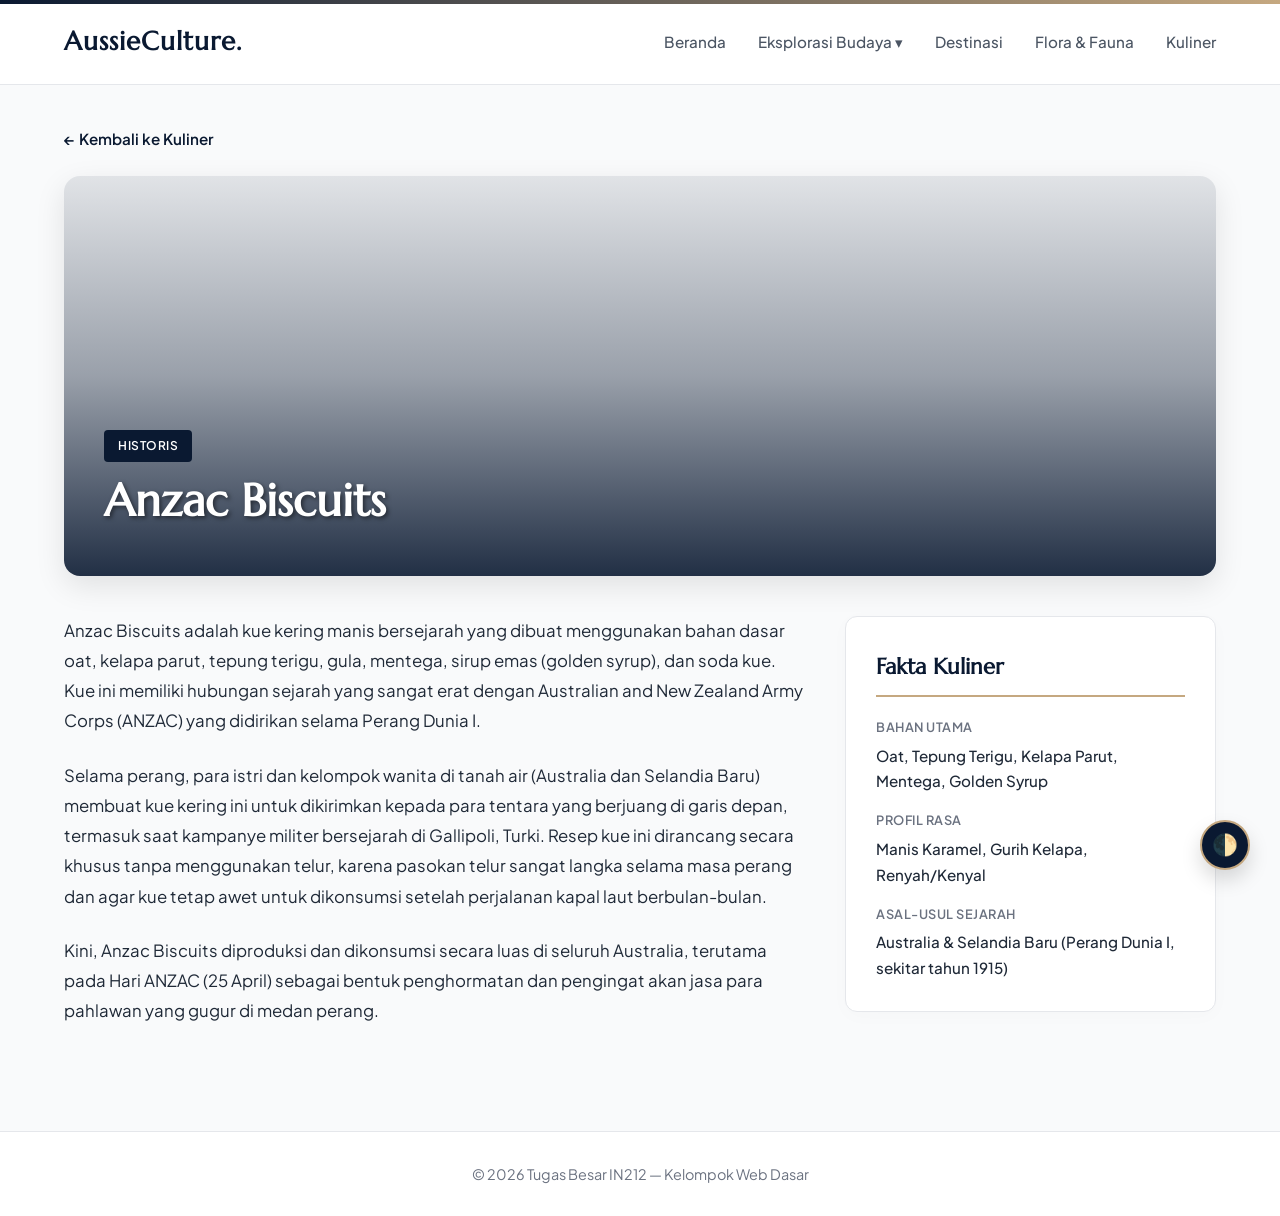
==== anzac.html @ 95af7545 "tinggal isi datanya" ====
<!DOCTYPE html>
<html lang="id">
<head>
    <meta charset="UTF-8">
    <meta name="viewport" content="width=device-width, initial-scale=1.0">
    <title>Anzac Biscuits — AussieCulture</title>
    <link href="https://fonts.googleapis.com/css2?family=Marcellus&family=Plus+Jakarta+Sans:wght@300;400;500;600&display=swap" rel="stylesheet">
    <link rel="stylesheet" href="style.css">
</head>
<body>
    <script>
        if (localStorage.getItem("theme") === "dark") {
            document.body.classList.add("dark-theme");
        }
    </script>
    <nav class="navbar">
        <div class="nav-container">
            <a href="index.html" class="logo" style="text-decoration: none;">AussieCulture.</a>
            
            <div class="burger-menu" id="burger-btn">
                <div class="line1"></div>
                <div class="line2"></div>
                <div class="line3"></div>
            </div>

            <ul class="nav-links" id="nav-menu">
                <li><a href="index.html" id="nav-home">Beranda</a></li>
                <li class="dropdown">
                    <a href="#" class="dropbtn" id="dropdown-btn">Eksplorasi Budaya ▾</a>
                    <div class="dropdown-content">
                        <a href="index.html#semua" onclick="filterBudaya('semua')">Semua Arkeotipe</a>
                        <a href="index.html#aborigin" onclick="filterBudaya('aborigin')">Suku Aborigin</a>
                        <a href="index.html#kolonial" onclick="filterBudaya('kolonial')">Seni & Kolonial</a>
                    </div>
                </li>
                <li><a href="destinasi.html" id="nav-destinasi">Destinasi</a></li>
                <li><a href="flora-fauna.html" id="nav-flora">Flora & Fauna</a></li>
                <li><a href="kuliner.html" id="nav-kuliner">Kuliner</a></li>
            </ul>
        </div>
    </nav>

    <main class="container" style="padding-top: 40px;">
        <button id="dark-mode-toggle" class="floating-btn" title="Ubah Tema">🌓</button>
        <div class="scroll-line"></div>

        <div class="back-btn-container">
            <a href="kuliner.html" class="btn-back">← Kembali ke Kuliner</a>
        </div>

        <header class="detail-hero" style="background-image: url('https://images.unsplash.com/photo-1558961309-dbdf71799f5a?auto=format&fit=crop&w=1200&q=80');">
            <div class="detail-hero-content">
                <span class="card-tag">HISTORIS</span>
                <h1 class="detail-title">Anzac Biscuits</h1>
            </div>
        </header>

        <div class="detail-grid">
            <article class="detail-main">
                <p>Anzac Biscuits adalah kue kering manis bersejarah yang dibuat menggunakan bahan dasar oat, kelapa parut, tepung terigu, gula, mentega, sirup emas (golden syrup), dan soda kue. Kue ini memiliki hubungan sejarah yang sangat erat dengan Australian and New Zealand Army Corps (ANZAC) yang didirikan selama Perang Dunia I.</p>
                <p>Selama perang, para istri dan kelompok wanita di tanah air (Australia dan Selandia Baru) membuat kue kering ini untuk dikirimkan kepada para tentara yang berjuang di garis depan, termasuk saat kampanye militer bersejarah di Gallipoli, Turki. Resep kue ini dirancang secara khusus tanpa menggunakan telur, karena pasokan telur sangat langka selama masa perang dan agar kue tetap awet untuk dikonsumsi setelah perjalanan kapal laut berbulan-bulan.</p>
                <p>Kini, Anzac Biscuits diproduksi dan dikonsumsi secara luas di seluruh Australia, terutama pada Hari ANZAC (25 April) sebagai bentuk penghormatan dan pengingat akan jasa para pahlawan yang gugur di medan perang.</p>
            </article>

            <aside class="detail-sidebar">
                <h3 class="sidebar-title">Fakta Kuliner</h3>
                
                <div class="fact-item">
                    <div class="fact-label">Bahan Utama</div>
                    <div class="fact-value">Oat, Tepung Terigu, Kelapa Parut, Mentega, Golden Syrup</div>
                </div>

                <div class="fact-item">
                    <div class="fact-label">Profil Rasa</div>
                    <div class="fact-value">Manis Karamel, Gurih Kelapa, Renyah/Kenyal</div>
                </div>

                <div class="fact-item">
                    <div class="fact-label">Asal-Usul Sejarah</div>
                    <div class="fact-value">Australia & Selandia Baru (Perang Dunia I, sekitar tahun 1915)</div>
                </div>
            </aside>
        </div>
    </main>

    <footer class="footer">
        <div class="footer-container container">
            <p>© 2026 Tugas Besar IN212 — Kelompok Web Dasar</p>
        </div>
    </footer>

    <script src="index.js"></script>
</body>
</html>
---- style.css ----
/* --- RESET & DESIGN SYSTEM --- */
* {
    margin: 0;
    padding: 0;
    box-sizing: border-box;
}

:root {
    --primary-blue: #0A1931;   /* Biru Navy Premium */
    --accent-gold: #C5A880;    /* Emas Muted Elegan */
    --text-dark: #1F2937;      /* Abu-abu pekat untuk teks bacaan */
    --bg-light: #F9FAFB;       /* Putih Bersih Off-white */
    --font-heading: 'Marcellus', serif;
    --font-body: 'Plus Jakarta Sans', sans-serif;
}

body {
    background-color: var(--bg-light);
    color: var(--text-dark);
    font-family: var(--font-body);
    line-height: 1.7;
    -webkit-font-smoothing: antialiased;
}

.container {
    max-width: 1200px;
    margin: 0 auto;
    padding: 0 24px;
}

/* --- FITUR: Flexbox Navigation --- */
.navbar {
    background-color: #ffffff;
    border-bottom: 1px solid #E5E7EB;
    position: sticky;
    top: 0;
    z-index: 100;
}

.nav-container {
    display: flex;
    justify-content: space-between;
    align-items: center;
    max-width: 1200px;
    margin: 0 auto;
    padding: 20px 24px;
    position: relative;
}

.logo {
    font-family: var(--font-heading);
    font-size: 1.6rem;
    font-weight: bold;
    color: var(--primary-blue);
    letter-spacing: 1px;
}

/* Tombol Burger Menu (Sembunyi secara default di PC) */
.burger-menu {
    display: flex;
    flex-direction: column;
    gap: 5px;
    cursor: pointer;
    padding: 5px;
    z-index: 110;
}

.burger-menu div {
    width: 24px;
    height: 2px;
    background-color: var(--primary-blue);
    transition: all 0.3s ease;
}

/* Struktur Nav-Links Mengutamakan Tampilan HP (Mobile First) */
.nav-links {
    display: none; 
    flex-direction: column;
    position: absolute;
    top: 100%;
    left: 0;
    width: 100%;
    background-color: #ffffff;
    padding: 24px;
    border-bottom: 1px solid #E5E7EB;
    gap: 20px;
    box-shadow: 0 15px 25px rgba(0, 0, 0, 0.05);
    list-style: none;
}

/* Class bantuan pemicu aktifnya menu di HP via JS */
.nav-links.mobile-active {
    display: flex;
}

.nav-links a {
    text-decoration: none;
    color: #4B5563;
    font-weight: 500;
    font-size: 0.95rem;
    transition: color 0.3s ease;
    display: block;
}

.nav-links a:hover, .nav-links a.active {
    color: var(--primary-blue);
}

/* Animasi perubahan bentuk burger menjadi tanda silang (X) */
.burger-menu.active-burger .line1 {
    transform: rotate(-45deg) translate(-5px, 5px);
}
.burger-menu.active-burger .line2 {
    opacity: 0;
}
.burger-menu.active-burger .line3 {
    transform: rotate(45deg) translate(-5px, -5px);
}

/* --- FITUR: Dropdown Styling --- */
.dropdown {
    position: relative;
}

.dropdown-content {
    display: none;
    background-color: #F9FAFB;
    min-width: 200px;
    border-radius: 8px;
    overflow: hidden;
    margin-top: 8px;
    padding-left: 12px;
}

.dropdown-content a {
    color: var(--text-dark);
    padding: 12px 16px;
    display: block;
    font-size: 0.9rem;
}

.dropdown-content a:hover {
    background-color: #F3F4F6;
    color: var(--primary-blue);
}

/* Class pembantu untuk toggle dropdown via click di HP */
.show-dropdown {
    display: block !important;
}

/* --- HERO & FITUR: Text Effect --- */
.hero {
    padding: 80px 0 60px 0;
}

.text-effect {
    font-family: var(--font-heading);
    font-size: 3.5rem;
    color: var(--primary-blue);
    line-height: 1.15;
    margin-bottom: 24px;
    text-shadow: 1px 1px 2px rgba(10, 25, 49, 0.05);
}

.text-effect .highlight {
    color: var(--accent-gold);
}

.hero-lead {
    font-size: 1.2rem;
    color: #4B5563;
    max-width: 650px;
    font-weight: 300;
}

/* --- FITUR: Grid Layout & Cards --- */
.sejarah-grid, .kuliner-grid {
    display: grid;
    grid-template-columns: 1fr; /* Konsep Mobile First */
    gap: 40px;
    margin-bottom: 80px;
}

.card-link {
    text-decoration: none;
    color: inherit;
    display: block;
    height: 100%;
}

.sejarah-card {
    background: #ffffff;
    border-radius: 12px;
    overflow: hidden;
    box-shadow: 0 4px 20px rgba(0, 0, 0, 0.02);
    border: 1px solid #E5E7EB;
    height: 100%;
    display: flex;
    flex-direction: column;
    transition: transform 0.4s cubic-bezier(0.16, 1, 0.3, 1), box-shadow 0.4s ease, border-color 0.4s ease;
}

.sejarah-card:hover {
    transform: translateY(-8px);
    box-shadow: 0 20px 35px rgba(0, 0, 0, 0.07);
    border-color: var(--accent-gold);
}

.card-img-wrapper {
    position: relative;
    overflow: hidden;
}

.card-img {
    width: 100%;
    height: 280px;
    object-fit: cover;
    transition: transform 0.5s ease;
}

.card-link:hover .card-img, .sejarah-card:hover .card-img {
    transform: scale(1.04);
}

.card-tag {
    position: absolute;
    top: 20px;
    left: 20px;
    background-color: var(--primary-blue);
    color: #ffffff;
    padding: 6px 14px;
    font-size: 0.75rem;
    font-weight: 600;
    border-radius: 4px;
    letter-spacing: 0.5px;
    z-index: 2;
}

.card-body {
    padding: 32px;
    display: flex;
    flex-direction: column;
    flex-grow: 1;
}

.card-body h2 {
    font-family: var(--font-heading);
    font-size: 1.5rem;
    color: var(--primary-blue);
    margin-bottom: 16px;
}

.card-body p {
    color: #4B5563;
    font-size: 0.95rem;
    margin-bottom: 24px;
    flex-grow: 1;
}

.kuliner-more {
    font-size: 0.9rem;
    font-weight: 600;
    color: var(--primary-blue);
    transition: color 0.3s ease;
    margin-top: auto;
    display: inline-block;
}

.card-link:hover .kuliner-more {
    color: var(--accent-gold);
}

/* --- FITUR: Buttons --- */
.btn-primary {
    background: transparent;
    border: 1px solid var(--primary-blue);
    color: var(--primary-blue);
    padding: 12px 24px;
    font-size: 0.9rem;
    font-weight: 600;
    border-radius: 6px;
    cursor: pointer;
    transition: all 0.3s ease;
    align-self: flex-start;
}

.btn-primary:hover {
    background-color: var(--primary-blue);
    color: #ffffff;
}

/* --- DYNAMIC ARTEFAK SECTION (FITUR: List) --- */
.artefak-section {
    margin-bottom: 80px;
}

.section-header {
    margin-bottom: 32px;
}

.section-header h2 {
    font-family: var(--font-heading);
    font-size: 2rem;
    color: var(--primary-blue);
    margin-bottom: 8px;
}

.artefak-list {
    list-style: none;
    display: flex;
    flex-direction: column;
    gap: 16px;
}

.artefak-item {
    background: #ffffff;
    padding: 20px 24px;
    border-radius: 8px;
    border: 1px solid #E5E7EB;
    display: flex;
    justify-content: space-between;
    align-items: center;
}

.artefak-title {
    font-weight: 600;
    color: var(--primary-blue);
}

.artefak-desc {
    font-size: 0.85rem;
    color: #6B7280;
}

/* --- FITUR: Form Styling --- */
.form-section {
    background-color: var(--primary-blue);
    color: #ffffff;
    border-radius: 16px;
    padding: 40px 24px;
    margin-bottom: 80px;
}

/* --- FITUR: Dropdown Styling --- */
.dropdown {
    position: relative;
    padding-bottom: 15px; /* Trik: Memberi area hover bayangan ke bawah agar tidak putus */
    margin-bottom: -15px; /* Mengimbangi padding agar posisi nav-links tetap sejajar */
}

.dropdown-content {
    display: none;
    position: absolute;   /* Memastikan posisi melayang di desktop */
    background-color: #ffffff;
    min-width: 200px;
    border-radius: 8px;
    overflow: hidden;
    top: 100%;            /* Memaksa menu muncul tepat di bawah pembungkus .dropdown */
    right: 0;             /* Membuat dropdown rata kanan agar rapi */
    box-shadow: 0 10px 25px rgba(0,0,0,0.08);
    border: 1px solid #E5E7EB;
    z-index: 200;
}

/* --- FITUR: Dropdown Styling (Solusi Absolut Fix Hover) --- */
.dropdown {
    position: relative;
    display: inline-block;
}

/* Jembatan Transparan Tak Kasat Mata */
.dropdown::after {
    content: "";
    position: absolute;
    left: 0;
    right: 0;
    top: 100%;
    height: 30px; /* <--- Ini jembatan setinggi 30px untuk menambal celah kosong secara total */
    background: transparent; /* Tidak terlihat oleh user tapi dibaca oleh kursor */
    z-index: 150;
}

.dropdown-content {
    display: none;
    position: absolute;
    background-color: #ffffff;
    min-width: 200px;
    border-radius: 8px;
    overflow: hidden;
    
    /* Kita geser sedikit ke bawah agar estetik tidak menempel pas di teks nav, 
       tapi tenang, tidak akan hilang karena sudah dijaga oleh jembatan ::after di atas */
    top: calc(100% + 10px); 
    right: 0;
    box-shadow: 0 10px 25px rgba(0, 0, 0, 0.1);
    border: 1px solid #E5E7EB;
    z-index: 200;
}

.sejarah-grid {
    grid-template-columns: repeat(2, 1fr); 
    display: flex; /* <--- ATAU baris display ini merusak struktur grid mobile-first kita */
}

/* --- FIX PROPORSI CARD --- */
.sejarah-card {
    background: #ffffff;
    border-radius: 12px;
    overflow: hidden;
    box-shadow: 0 4px 20px rgba(0, 0, 0, 0.02);
    border: 1px solid #E5E7EB;
    
    /* Menggunakan flexbox vertikal agar bodi di dalamnya tahu batasan tinggi maksimal grid */
    display: flex;
    flex-direction: column;
    height: 100%; 
    
    transition: transform 0.4s cubic-bezier(0.16, 1, 0.3, 1), box-shadow 0.4s ease, border-color 0.4s ease;
}

.card-body {
    padding: 32px;
    
    /* Trik Utama: Memaksa bodi kartu mengambil sisa ruang kosong secara adil */
    display: flex;
    flex-direction: column;
    flex-grow: 1; 
}

/* Menyeimbangkan ukuran judul agar serasi saat berdampingan */
.card-body h2 {
    font-family: var(--font-heading);
    font-size: 1.35rem; /* <--- Ukuran diturunkan sedikit dari 1.5rem agar pas satu/dua baris seimbang */
    color: var(--primary-blue);
    margin-bottom: 16px;
    line-height: 1.4;
    min-height: 64px; /* <--- Mengunci tinggi judul agar space-nya sama rata di kedua kartu */
}

.card-body p {
    color: #4B5563;
    font-size: 0.95rem;
    margin-bottom: 24px;
    
    /* Trik Kedua: Dorong konten paragraf untuk mengisi space kosong secara fleksibel */
    flex-grow: 1; 
}

/* Mengunci posisi tombol agar selalu presisi menempel di dasar bawah bodi kartu */
.btn-primary {
    background: transparent;
    border: 1px solid var(--primary-blue);
    color: var(--primary-blue);
    padding: 12px 24px;
    font-size: 0.9rem;
    font-weight: 600;
    border-radius: 6px;
    cursor: pointer;
    transition: all 0.3s ease;
    
    margin-top: auto;
    align-self: flex-start;
}

.card-img {
    width: 100%;
    height: 240px; 
    transition: transform 0.5s ease;
}

/* Pemicu Hover: Jika area .dropdown ATAU jembatan ::after terkena kursor, menu WAJIB tampil */
.dropdown:hover .dropdown-content {
    display: block;
}

.dropdown-content a {
    color: var(--text-dark);
    padding: 12px 16px;
    display: block;
    font-size: 0.9rem;
    text-decoration: none;
    text-align: left;
}

.dropdown-content a:hover {
    background-color: #F3F4F6;
    color: var(--primary-blue);
}

/* Pastikan saat di-hover, dropdown tetap tampil stabil */
.dropdown:hover .dropdown-content {
    display: block;
}

.dropdown-content a {
    color: var(--text-dark);
    padding: 12px 16px;
    display: block;
    font-size: 0.9rem;
    text-decoration: none;
    text-align: left;
}

.dropdown-content a:hover {
    background-color: #F3F4F6;
    color: var(--primary-blue);
}

.form-info h2 {
    font-family: var(--font-heading);
    font-size: 2rem;
    margin-bottom: 12px;
    color: var(--accent-gold);
}

.form-info p {
    color: #9CA3AF;
    margin-bottom: 32px;
}

#guestbook-form {
    display: flex;
    flex-direction: column;
    gap: 20px;
}

.form-group {
    display: flex;
    flex-direction: column;
    gap: 8px;
}

.form-group label {
    font-size: 0.9rem;
    font-weight: 500;
    color: #E5E7EB;
}

.form-group input, .form-group select, .form-group textarea {
    background-color: rgba(255, 255, 255, 0.05);
    border: 1px solid rgba(255, 255, 255, 0.15);
    padding: 14px;
    border-radius: 6px;
    color: #ffffff;
    font-size: 0.95rem;
    outline: none;
    transition: border-color 0.3s;
}

.form-group input:focus, .form-group select:focus, .form-group textarea:focus {
    border-color: var(--accent-gold);
}

.form-group select option {
    background-color: var(--primary-blue);
    color: #ffffff;
}

.btn-submit {
    background-color: var(--accent-gold);
    color: var(--primary-blue);
    border: none;
    padding: 16px;
    border-radius: 6px;
    font-size: 1rem;
    font-weight: 600;
    cursor: pointer;
    transition: opacity 0.3s;
    margin-top: 10px;
}

.btn-submit:hover {
    opacity: 0.9;
}

/* --- FITUR: Animations (@keyframes) --- */
@keyframes fadeInUp {
    from {
        opacity: 0;
        transform: translateY(24px);
    }
    to {
        opacity: 1;
        transform: translateY(0);
    }
}

.animate-fade {
    animation: fadeInUp 0.8s cubic-bezier(0.16, 1, 0.3, 1) forwards;
}

/* --- STYLING FOOTER --- */
.footer {
    background-color: #ffffff;
    border-top: 1px solid #E5E7EB;
    padding: 30px 0;
    font-size: 0.9rem;
    color: #6B7280;
}

.footer-container {
    display: flex;
    flex-direction: column;
    gap: 16px;
    align-items: center;
}

.footer-links {
    display: flex;
    gap: 24px;
}

.footer-links a {
    color: #6B7280;
    text-decoration: none;
    transition: color 0.3s;
}

.footer-links a:hover {
    color: var(--primary-blue);
}

/* --- ORNAMEN TAMBAHAN: FLOATING THEME TOGGLE & PROGRESS LINE --- */
.floating-btn {
    position: fixed;
    bottom: 30px;
    right: 30px;
    background: var(--primary-blue);
    border: 2px solid var(--accent-gold);
    color: white;
    width: 50px;
    height: 50px;
    border-radius: 50%;
    font-size: 1.3rem;
    cursor: pointer;
    box-shadow: 0 10px 20px rgba(0,0,0,0.15);
    z-index: 999;
    transition: transform 0.3s ease;
}
.floating-btn:hover {
    transform: scale(1.1) rotate(15deg);
}

.scroll-line {
    height: 4px;
    width: 100%;
    background: linear-gradient(to right, var(--primary-blue), var(--accent-gold));
    position: fixed;
    top: 0;
    left: 0;
    z-index: 1000;
}

/* --- TEXT GRADIENT & DECORATION --- */
.text-gradient {
    background: linear-gradient(45deg, #A88958, #DCC096);
    -webkit-background-clip: text;
    background-clip: text;
    -webkit-text-fill-color: transparent;
}

/* --- HIASAN 1: MULTI-SPEED RUNNING MARQUEE --- */
.marquee-container {
    width: 100%;
    background-color: var(--primary-blue);
    color: var(--accent-gold);
    padding: 14px 0;
    overflow: hidden;
    white-space: nowrap;
    font-size: 0.85rem;
    font-weight: 600;
    letter-spacing: 2px;
    border-top: 1px solid rgba(197, 168, 128, 0.3);
    border-bottom: 1px solid rgba(197, 168, 128, 0.3);
    margin-bottom: 50px;
}
.marquee-content {
    display: inline-block;
    animation: marqueeAnimation 25s linear infinite;
}
.marquee-content span {
    padding-right: 40px;
}
@keyframes marqueeAnimation {
    0% { transform: translateX(0%); }
    100% { transform: translateX(-50%); }
}

/* --- HIASAN 2: GRID STATISTIK INTERAKTIF --- */
.stats-section {
    display: grid;
    grid-template-columns: repeat(auto-fit, minmax(250px, 1fr));
    gap: 24px;
    margin-bottom: 60px;
}
.stat-box {
    background: #ffffff;
    border: 1px solid #E5E7EB;
    border-radius: 12px;
    padding: 30px;
    text-align: center;
    box-shadow: 0 4px 15px rgba(0,0,0,0.01);
}
.stat-number {
    font-family: var(--font-heading);
    font-size: 2.5rem;
    color: var(--primary-blue);
    margin-bottom: 5px;
}
.stat-box p {
    font-size: 0.9rem;
    color: #6B7280;
    font-weight: 500;
}

/* --- HIASAN 3: BANNER QUOTE SEJARAH LIVE --- */
.quote-banner {
    background: #ffffff;
    border-left: 5px solid var(--accent-gold);
    padding: 24px 32px;
    border-radius: 0 12px 12px 0;
    margin-bottom: 60px;
    box-shadow: 0 5px 15px rgba(0,0,0,0.02);
}
.quote-tag {
    font-size: 0.7rem;
    background: #FEF3C7;
    color: #92400E;
    padding: 4px 8px;
    border-radius: 4px;
    font-weight: 700;
    display: inline-block;
    margin-bottom: 10px;
}
#live-quote {
    font-style: italic;
    font-family: var(--font-heading);
    color: var(--text-dark);
    font-size: 1.1rem;
}

/* --- ARTEFAK HOVER BOUNCE EFFECT --- */
.artefak-item {
    transition: all 0.3s cubic-bezier(0.175, 0.885, 0.32, 1.275);
}
.artefak-item:hover {
    transform: scale(1.02) translateX(10px);
    border-color: var(--accent-gold);
    box-shadow: 0 8px 20px rgba(0,0,0,0.05);
}

/* ==========================================================================
    SISTEM INTEGRASI ENGINE DARK MODE (Variabel Pewarnaan Balik)
   ========================================================================== */
body.dark-theme {
    --bg-light: #070F1E;
    --text-dark: #E5E7EB;
    background-color: var(--bg-light);
}
body.dark-theme .navbar, 
body.dark-theme .sejarah-card, 
body.dark-theme .stat-box, 
body.dark-theme .quote-banner, 
body.dark-theme .artefak-item,
body.dark-theme .nav-links {
    background-color: #0D1B2A;
    border-color: #1E293B;
    color: #F3F4F6;
}
body.dark-theme .nav-links a { color: #9CA3AF; }
body.dark-theme .nav-links a:hover, body.dark-theme .nav-links a.active { color: #ffffff; }
body.dark-theme .logo, body.dark-theme .stat-number, body.dark-theme .card-body h2, body.dark-theme .section-header h2, body.dark-theme .artefak-title {
    color: #ffffff;
}
body.dark-theme .btn-primary {
    border-color: var(--accent-gold);
    color: var(--accent-gold);
}
body.dark-theme .btn-primary:hover {
    background: var(--accent-gold);
    color: #070F1E;
}
body.dark-theme #live-quote { color: #D1D5DB; }

/* ==========================================================================
    MEDIA QUERIES (Aturan Ekspansi khusus Desktop / Layar Lebar >= 768px)
   ========================================================================== */
@media (min-width: 768px) {
    .burger-menu {
        display: none !important;
    }

    .sejarah-grid {
        display: grid !important;                  /* Memaksa browser mengaktifkan mode Grid */
        grid-template-columns: repeat(2, 1fr) !important; /* Membagi halaman menjadi 2 kolom sama rata */
        gap: 40px;                                 /* Memberi jarak yang pas antar kartu */
    }

    .kuliner-grid {
        display: grid !important;
        grid-template-columns: repeat(3, 1fr) !important; /* Khusus kuliner langsung jadi 3 kolom */
        gap: 30px;
    }

    .dropdown-content {
        position: absolute;
        background-color: #ffffff;
        box-shadow: 0 10px 25px rgba(0,0,0,0.08);
        border: 1px solid #E5E7EB;
        top: 100%;
        right: 0;
        padding-left: 0;
    }

    .dropdown-content {
        position: absolute;
        background-color: #ffffff;
        top: calc(100% + 10px);
        right: 0;
        padding-left: 0;
    }

    .nav-links {
        display: flex; 
        flex-direction: row;
        position: static;
        width: auto;
        padding: 0;
        background-color: transparent;
        box-shadow: none;
        gap: 32px;
        border: none;
    }

    .dropdown-content {
        position: absolute;
        background-color: #ffffff;
        box-shadow: 0 10px 25px rgba(0,0,0,0.08);
        border: 1px solid #E5E7EB;
        margin-top: 12px;
        padding-left: 0;
    }

    .dropdown:hover .dropdown-content {
        display: block;
    }

    .hero {
        padding: 120px 0 80px 0;
    }

    .text-effect {
        font-size: 4.5rem;
    }

    .sejarah-grid {
        grid-template-columns: repeat(2, 1fr); 
    }

    .kuliner-grid {
        grid-template-columns: repeat(3, 1fr);
    }

    .form-section {
        padding: 60px;
    }

    #guestbook-form {
        max-width: 600px;
    }

    .footer-container {
        flex-direction: row;
        justify-content: center;
    }
}

/* ==========================================================================
    TAMBAHAN STYLING DETAIL PAGE (DESTINASI & FLORA FAUNA)
   ========================================================================== */
.detail-hero {
    position: relative;
    height: 400px;
    background-size: cover;
    background-position: center;
    border-radius: 16px;
    margin-bottom: 40px;
    overflow: hidden;
    display: flex;
    align-items: flex-end;
    box-shadow: 0 10px 30px rgba(0,0,0,0.1);
}
.detail-hero::before {
    content: '';
    position: absolute;
    top: 0;
    left: 0;
    right: 0;
    bottom: 0;
    background: linear-gradient(to top, rgba(10, 25, 49, 0.9) 0%, rgba(10, 25, 49, 0.4) 50%, rgba(10, 25, 49, 0.1) 100%);
    z-index: 1;
}
.detail-hero-content {
    position: relative;
    z-index: 2;
    padding: 40px;
    color: #ffffff;
}
.detail-hero-content .card-tag {
    position: static;
    display: inline-block;
    margin-bottom: 12px;
}
.detail-title {
    font-family: var(--font-heading);
    font-size: 2.8rem;
    line-height: 1.2;
    margin-bottom: 8px;
    text-shadow: 2px 2px 4px rgba(0, 0, 0, 0.5);
}
.detail-grid {
    display: grid;
    grid-template-columns: 1fr;
    gap: 40px;
    margin-bottom: 80px;
}
@media (min-width: 768px) {
    .detail-grid {
        grid-template-columns: 2fr 1fr;
    }
}
.detail-main {
    font-size: 1.05rem;
    line-height: 1.8;
}
.detail-main p {
    margin-bottom: 24px;
}
.detail-sidebar {
    background: #ffffff;
    border: 1px solid #E5E7EB;
    border-radius: 12px;
    padding: 30px;
    box-shadow: 0 4px 20px rgba(0,0,0,0.02);
    align-self: start;
}
.sidebar-title {
    font-family: var(--font-heading);
    font-size: 1.4rem;
    color: var(--primary-blue);
    border-bottom: 2px solid var(--accent-gold);
    padding-bottom: 10px;
    margin-bottom: 20px;
}
.fact-item {
    margin-bottom: 16px;
}
.fact-item:last-child {
    margin-bottom: 0;
}
.fact-label {
    font-size: 0.8rem;
    font-weight: 600;
    color: #6B7280;
    text-transform: uppercase;
    letter-spacing: 0.5px;
    margin-bottom: 4px;
}
.fact-value {
    font-size: 0.95rem;
    color: var(--text-dark);
    font-weight: 500;
}
.back-btn-container {
    margin-bottom: 24px;
}
.btn-back {
    display: inline-flex;
    align-items: center;
    gap: 8px;
    text-decoration: none;
    color: var(--primary-blue);
    font-weight: 600;
    font-size: 0.95rem;
    transition: color 0.3s;
}
.btn-back:hover {
    color: var(--accent-gold);
}

/* ==========================================================================
    TAMBAHAN PENYELARASAN MODE GELAP (DARK THEME)
   ========================================================================== */
body.dark-theme .burger-menu div {
    background-color: var(--accent-gold);
}
body.dark-theme .dropdown-content {
    background-color: #0D1B2A;
    border-color: #1E293B;
}
body.dark-theme .dropdown-content a {
    color: #9CA3AF;
}
body.dark-theme .dropdown-content a:hover {
    background-color: #1E293B;
    color: #ffffff;
}
body.dark-theme .footer {
    background-color: #0D1B2A;
    border-color: #1E293B;
    color: #9CA3AF;
}
body.dark-theme .footer-links a {
    color: #9CA3AF;
}
body.dark-theme .footer-links a:hover {
    color: #ffffff;
}
body.dark-theme .hero-lead, 
body.dark-theme .card-body p, 
body.dark-theme .section-header p, 
body.dark-theme .artefak-desc, 
body.dark-theme .footer-container p,
body.dark-theme .fact-label,
body.dark-theme .fact-value {
    color: #9CA3AF;
}
body.dark-theme .kuliner-more {
    color: var(--accent-gold);
}
body.dark-theme .card-link:hover .kuliner-more {
    color: #ffffff;
}
body.dark-theme .card-tag {
    background-color: var(--accent-gold);
    color: #070F1E;
}
body.dark-theme .detail-sidebar {
    background-color: #0D1B2A;
    border-color: #1E293B;
}
body.dark-theme .sidebar-title {
    color: #ffffff;
}
body.dark-theme .btn-back {
    color: var(--accent-gold);
}
body.dark-theme .btn-back:hover {
    color: #ffffff;
}

/* ==========================================================================
    TAMBAHAN REVISI: HERO BACKGROUND CAROUSEL
   ========================================================================== */
.hero {
    position: relative;
    width: 100%;
    min-height: 480px;
    display: flex;
    align-items: center;
    overflow: hidden;
    padding: 100px 0;
    color: #ffffff;
    background-color: #070F1E;
}
.hero-carousel {
    position: absolute;
    top: 0;
    left: 0;
    width: 100%;
    height: 100%;
    z-index: 1;
    overflow: hidden;
}
.carousel-track {
    display: flex;
    height: 100%;
    width: 400%; /* 4 slides: A, B, C, A-clone */
    transform: translateX(0%);
}
.carousel-slide {
    flex: 0 0 25%; /* 1/4 dari 400% track = 100% lebar container */
    height: 100%;
    background-size: cover;
    background-position: center;
}
.carousel-overlay {
    position: absolute;
    top: 0;
    left: 0;
    width: 100%;
    height: 100%;
    background: rgba(7, 15, 30, 0.65);
    z-index: 2;
}
.hero-content {
    position: relative;
    z-index: 3;
    width: 100%;
}
.hero .text-effect {
    color: #ffffff;
    text-shadow: 2px 2px 8px rgba(0, 0, 0, 0.4);
}
.hero .hero-lead {
    color: #E5E7EB;
    text-shadow: 1px 1px 4px rgba(0, 0, 0, 0.4);
    max-width: 650px;
}

/* ==========================================================================
    TAMBAHAN REVISI: SWIPEABLE CATEGORY SECTIONS (INDEX EXPANSION)
   ========================================================================== */
.category-section {
    margin-bottom: 60px;
    padding: 0 4px;
}
.category-header {
    display: flex;
    justify-content: space-between;
    align-items: flex-end;
    margin-bottom: 24px;
    border-bottom: 2px solid #E5E7EB;
    padding-bottom: 12px;
}
body.dark-theme .category-header {
    border-color: #1E293B;
}
.category-header h2 {
    font-family: var(--font-heading);
    font-size: 1.8rem;
    color: var(--primary-blue);
    margin-bottom: 0;
}
body.dark-theme .category-header h2 {
    color: #ffffff;
}
.see-all-link {
    text-decoration: none;
    color: var(--accent-gold);
    font-weight: 600;
    font-size: 0.95rem;
    transition: transform 0.3s, color 0.3s;
    display: inline-flex;
    align-items: center;
    gap: 4px;
}
.see-all-link:hover {
    color: var(--primary-blue);
    transform: translateX(4px);
}
body.dark-theme .see-all-link:hover {
    color: #ffffff;
}
.category-scroll-container {
    display: flex;
    overflow-x: auto;
    gap: 24px;
    padding: 10px 4px 30px 4px;
    scroll-snap-type: x mandatory;
    scrollbar-width: none;
}
.category-scroll-container::-webkit-scrollbar {
    display: none;
}
.category-scroll-container .card-link {
    flex: 0 0 290px;
    scroll-snap-align: start;
}
@media (min-width: 768px) {
    .category-scroll-container {
        display: grid;
        grid-template-columns: repeat(3, 1fr);
        overflow-x: visible;
        padding-bottom: 0;
        gap: 30px;
    }
    .category-scroll-container .card-link {
        flex: none;
        width: 100%;
    }
}

/* --- ARTEFAK PLACEHOLDER IMAGES & ALIGNMENT --- */
.artefak-content-wrapper {
    display: flex;
    align-items: center;
    gap: 20px;
}

.artefak-img-placeholder {
    width: 60px;
    height: 60px;
    background-color: #F3F4F6;
    border: 1.5px dashed #D1D5DB;
    border-radius: 8px;
    display: flex;
    align-items: center;
    justify-content: center;
    color: #9CA3AF;
    flex-shrink: 0;
    transition: all 0.3s ease;
}

.artefak-img-placeholder svg {
    width: 26px;
    height: 26px;
    stroke: currentColor;
}

.artefak-text {
    display: flex;
    flex-direction: column;
    gap: 4px;
}

.artefak-koleksi-tag {
    font-size: 0.8rem;
    color: var(--accent-gold);
    font-weight: 600;
    flex-shrink: 0;
}

body.dark-theme .artefak-img-placeholder {
    background-color: #1E293B;
    border-color: #4B5563;
    color: #6B7280;
}

@media (max-width: 640px) {
    .artefak-item {
        flex-direction: column;
        align-items: flex-start;
        gap: 16px;
    }
    .artefak-koleksi-tag {
        align-self: flex-end;
    }
}
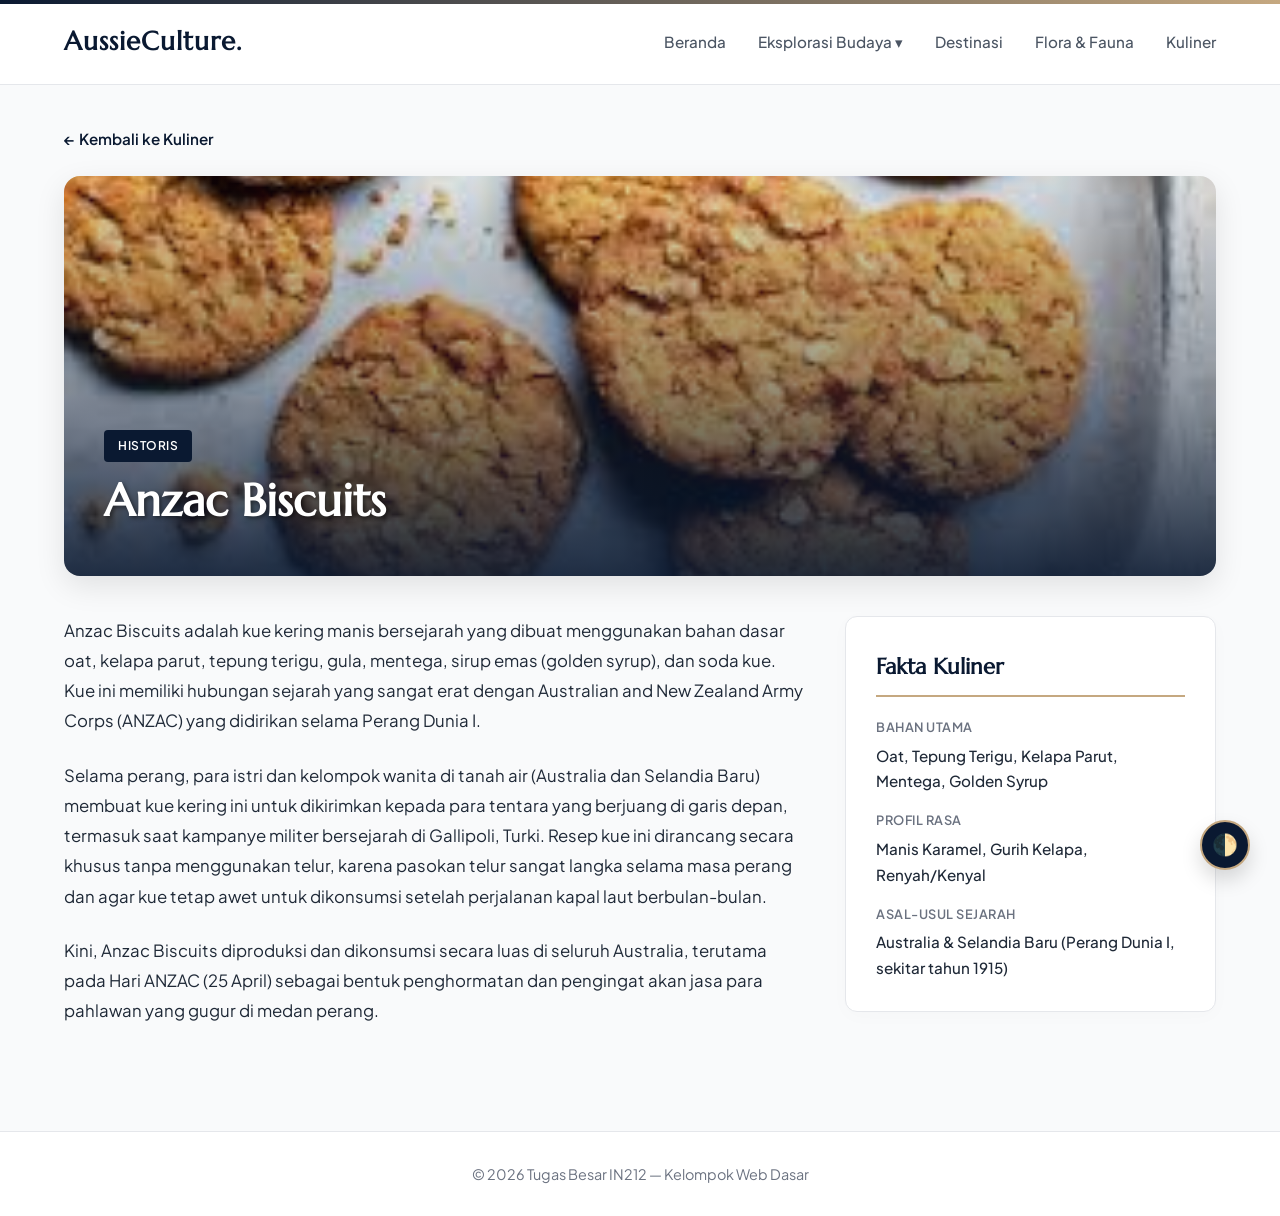
==== commit 19c585fe: "update_data" ====
--- a/anzac.html
+++ b/anzac.html
@@ -48,7 +48,7 @@
             <a href="kuliner.html" class="btn-back">← Kembali ke Kuliner</a>
         </div>
 
-        <header class="detail-hero" style="background-image: url('https://images.unsplash.com/photo-1558961309-dbdf71799f5a?auto=format&fit=crop&w=1200&q=80');">
+        <header class="detail-hero" style="background-image: url('photo/anzac2.jpg');">
             <div class="detail-hero-content">
                 <span class="card-tag">HISTORIS</span>
                 <h1 class="detail-title">Anzac Biscuits</h1>
--- a/style.css
+++ b/style.css
@@ -1,1240 +1,1241 @@
-/* --- RESET & DESIGN SYSTEM --- */
-* {
-    margin: 0;
-    padding: 0;
-    box-sizing: border-box;
-}
-
-:root {
-    --primary-blue: #0A1931;   /* Biru Navy Premium */
-    --accent-gold: #C5A880;    /* Emas Muted Elegan */
-    --text-dark: #1F2937;      /* Abu-abu pekat untuk teks bacaan */
-    --bg-light: #F9FAFB;       /* Putih Bersih Off-white */
-    --font-heading: 'Marcellus', serif;
-    --font-body: 'Plus Jakarta Sans', sans-serif;
-}
-
-body {
-    background-color: var(--bg-light);
-    color: var(--text-dark);
-    font-family: var(--font-body);
-    line-height: 1.7;
-    -webkit-font-smoothing: antialiased;
-}
-
-.container {
-    max-width: 1200px;
-    margin: 0 auto;
-    padding: 0 24px;
-}
-
-/* --- FITUR: Flexbox Navigation --- */
-.navbar {
-    background-color: #ffffff;
-    border-bottom: 1px solid #E5E7EB;
-    position: sticky;
-    top: 0;
-    z-index: 100;
-}
-
-.nav-container {
-    display: flex;
-    justify-content: space-between;
-    align-items: center;
-    max-width: 1200px;
-    margin: 0 auto;
-    padding: 20px 24px;
-    position: relative;
-}
-
-.logo {
-    font-family: var(--font-heading);
-    font-size: 1.6rem;
-    font-weight: bold;
-    color: var(--primary-blue);
-    letter-spacing: 1px;
-}
-
-/* Tombol Burger Menu (Sembunyi secara default di PC) */
-.burger-menu {
-    display: flex;
-    flex-direction: column;
-    gap: 5px;
-    cursor: pointer;
-    padding: 5px;
-    z-index: 110;
-}
-
-.burger-menu div {
-    width: 24px;
-    height: 2px;
-    background-color: var(--primary-blue);
-    transition: all 0.3s ease;
-}
-
-/* Struktur Nav-Links Mengutamakan Tampilan HP (Mobile First) */
-.nav-links {
-    display: none; 
-    flex-direction: column;
-    position: absolute;
-    top: 100%;
-    left: 0;
-    width: 100%;
-    background-color: #ffffff;
-    padding: 24px;
-    border-bottom: 1px solid #E5E7EB;
-    gap: 20px;
-    box-shadow: 0 15px 25px rgba(0, 0, 0, 0.05);
-    list-style: none;
-}
-
-/* Class bantuan pemicu aktifnya menu di HP via JS */
-.nav-links.mobile-active {
-    display: flex;
-}
-
-.nav-links a {
-    text-decoration: none;
-    color: #4B5563;
-    font-weight: 500;
-    font-size: 0.95rem;
-    transition: color 0.3s ease;
-    display: block;
-}
-
-.nav-links a:hover, .nav-links a.active {
-    color: var(--primary-blue);
-}
-
-/* Animasi perubahan bentuk burger menjadi tanda silang (X) */
-.burger-menu.active-burger .line1 {
-    transform: rotate(-45deg) translate(-5px, 5px);
-}
-.burger-menu.active-burger .line2 {
-    opacity: 0;
-}
-.burger-menu.active-burger .line3 {
-    transform: rotate(45deg) translate(-5px, -5px);
-}
-
-/* --- FITUR: Dropdown Styling --- */
-.dropdown {
-    position: relative;
-}
-
-.dropdown-content {
-    display: none;
-    background-color: #F9FAFB;
-    min-width: 200px;
-    border-radius: 8px;
-    overflow: hidden;
-    margin-top: 8px;
-    padding-left: 12px;
-}
-
-.dropdown-content a {
-    color: var(--text-dark);
-    padding: 12px 16px;
-    display: block;
-    font-size: 0.9rem;
-}
-
-.dropdown-content a:hover {
-    background-color: #F3F4F6;
-    color: var(--primary-blue);
-}
-
-/* Class pembantu untuk toggle dropdown via click di HP */
-.show-dropdown {
-    display: block !important;
-}
-
-/* --- HERO & FITUR: Text Effect --- */
-.hero {
-    padding: 80px 0 60px 0;
-}
-
-.text-effect {
-    font-family: var(--font-heading);
-    font-size: 3.5rem;
-    color: var(--primary-blue);
-    line-height: 1.15;
-    margin-bottom: 24px;
-    text-shadow: 1px 1px 2px rgba(10, 25, 49, 0.05);
-}
-
-.text-effect .highlight {
-    color: var(--accent-gold);
-}
-
-.hero-lead {
-    font-size: 1.2rem;
-    color: #4B5563;
-    max-width: 650px;
-    font-weight: 300;
-}
-
-/* --- FITUR: Grid Layout & Cards --- */
-.sejarah-grid, .kuliner-grid {
-    display: grid;
-    grid-template-columns: 1fr; /* Konsep Mobile First */
-    gap: 40px;
-    margin-bottom: 80px;
-}
-
-.card-link {
-    text-decoration: none;
-    color: inherit;
-    display: block;
-    height: 100%;
-}
-
-.sejarah-card {
-    background: #ffffff;
-    border-radius: 12px;
-    overflow: hidden;
-    box-shadow: 0 4px 20px rgba(0, 0, 0, 0.02);
-    border: 1px solid #E5E7EB;
-    height: 100%;
-    display: flex;
-    flex-direction: column;
-    transition: transform 0.4s cubic-bezier(0.16, 1, 0.3, 1), box-shadow 0.4s ease, border-color 0.4s ease;
-}
-
-.sejarah-card:hover {
-    transform: translateY(-8px);
-    box-shadow: 0 20px 35px rgba(0, 0, 0, 0.07);
-    border-color: var(--accent-gold);
-}
-
-.card-img-wrapper {
-    position: relative;
-    overflow: hidden;
-}
-
-.card-img {
-    width: 100%;
-    height: 280px;
-    object-fit: cover;
-    transition: transform 0.5s ease;
-}
-
-.card-link:hover .card-img, .sejarah-card:hover .card-img {
-    transform: scale(1.04);
-}
-
-.card-tag {
-    position: absolute;
-    top: 20px;
-    left: 20px;
-    background-color: var(--primary-blue);
-    color: #ffffff;
-    padding: 6px 14px;
-    font-size: 0.75rem;
-    font-weight: 600;
-    border-radius: 4px;
-    letter-spacing: 0.5px;
-    z-index: 2;
-}
-
-.card-body {
-    padding: 32px;
-    display: flex;
-    flex-direction: column;
-    flex-grow: 1;
-}
-
-.card-body h2 {
-    font-family: var(--font-heading);
-    font-size: 1.5rem;
-    color: var(--primary-blue);
-    margin-bottom: 16px;
-}
-
-.card-body p {
-    color: #4B5563;
-    font-size: 0.95rem;
-    margin-bottom: 24px;
-    flex-grow: 1;
-}
-
-.kuliner-more {
-    font-size: 0.9rem;
-    font-weight: 600;
-    color: var(--primary-blue);
-    transition: color 0.3s ease;
-    margin-top: auto;
-    display: inline-block;
-}
-
-.card-link:hover .kuliner-more {
-    color: var(--accent-gold);
-}
-
-/* --- FITUR: Buttons --- */
-.btn-primary {
-    background: transparent;
-    border: 1px solid var(--primary-blue);
-    color: var(--primary-blue);
-    padding: 12px 24px;
-    font-size: 0.9rem;
-    font-weight: 600;
-    border-radius: 6px;
-    cursor: pointer;
-    transition: all 0.3s ease;
-    align-self: flex-start;
-}
-
-.btn-primary:hover {
-    background-color: var(--primary-blue);
-    color: #ffffff;
-}
-
-/* --- DYNAMIC ARTEFAK SECTION (FITUR: List) --- */
-.artefak-section {
-    margin-bottom: 80px;
-}
-
-.section-header {
-    margin-bottom: 32px;
-}
-
-.section-header h2 {
-    font-family: var(--font-heading);
-    font-size: 2rem;
-    color: var(--primary-blue);
-    margin-bottom: 8px;
-}
-
-.artefak-list {
-    list-style: none;
-    display: flex;
-    flex-direction: column;
-    gap: 16px;
-}
-
-.artefak-item {
-    background: #ffffff;
-    padding: 20px 24px;
-    border-radius: 8px;
-    border: 1px solid #E5E7EB;
-    display: flex;
-    justify-content: space-between;
-    align-items: center;
-}
-
-.artefak-title {
-    font-weight: 600;
-    color: var(--primary-blue);
-}
-
-.artefak-desc {
-    font-size: 0.85rem;
-    color: #6B7280;
-}
-
-/* --- FITUR: Form Styling --- */
-.form-section {
-    background-color: var(--primary-blue);
-    color: #ffffff;
-    border-radius: 16px;
-    padding: 40px 24px;
-    margin-bottom: 80px;
-}
-
-/* --- FITUR: Dropdown Styling --- */
-.dropdown {
-    position: relative;
-    padding-bottom: 15px; /* Trik: Memberi area hover bayangan ke bawah agar tidak putus */
-    margin-bottom: -15px; /* Mengimbangi padding agar posisi nav-links tetap sejajar */
-}
-
-.dropdown-content {
-    display: none;
-    position: absolute;   /* Memastikan posisi melayang di desktop */
-    background-color: #ffffff;
-    min-width: 200px;
-    border-radius: 8px;
-    overflow: hidden;
-    top: 100%;            /* Memaksa menu muncul tepat di bawah pembungkus .dropdown */
-    right: 0;             /* Membuat dropdown rata kanan agar rapi */
-    box-shadow: 0 10px 25px rgba(0,0,0,0.08);
-    border: 1px solid #E5E7EB;
-    z-index: 200;
-}
-
-/* --- FITUR: Dropdown Styling (Solusi Absolut Fix Hover) --- */
-.dropdown {
-    position: relative;
-    display: inline-block;
-}
-
-/* Jembatan Transparan Tak Kasat Mata */
-.dropdown::after {
-    content: "";
-    position: absolute;
-    left: 0;
-    right: 0;
-    top: 100%;
-    height: 30px; /* <--- Ini jembatan setinggi 30px untuk menambal celah kosong secara total */
-    background: transparent; /* Tidak terlihat oleh user tapi dibaca oleh kursor */
-    z-index: 150;
-}
-
-.dropdown-content {
-    display: none;
-    position: absolute;
-    background-color: #ffffff;
-    min-width: 200px;
-    border-radius: 8px;
-    overflow: hidden;
-    
-    /* Kita geser sedikit ke bawah agar estetik tidak menempel pas di teks nav, 
-       tapi tenang, tidak akan hilang karena sudah dijaga oleh jembatan ::after di atas */
-    top: calc(100% + 10px); 
-    right: 0;
-    box-shadow: 0 10px 25px rgba(0, 0, 0, 0.1);
-    border: 1px solid #E5E7EB;
-    z-index: 200;
-}
-
-.sejarah-grid {
-    grid-template-columns: repeat(2, 1fr); 
-    display: flex; /* <--- ATAU baris display ini merusak struktur grid mobile-first kita */
-}
-
-/* --- FIX PROPORSI CARD --- */
-.sejarah-card {
-    background: #ffffff;
-    border-radius: 12px;
-    overflow: hidden;
-    box-shadow: 0 4px 20px rgba(0, 0, 0, 0.02);
-    border: 1px solid #E5E7EB;
-    
-    /* Menggunakan flexbox vertikal agar bodi di dalamnya tahu batasan tinggi maksimal grid */
-    display: flex;
-    flex-direction: column;
-    height: 100%; 
-    
-    transition: transform 0.4s cubic-bezier(0.16, 1, 0.3, 1), box-shadow 0.4s ease, border-color 0.4s ease;
-}
-
-.card-body {
-    padding: 32px;
-    
-    /* Trik Utama: Memaksa bodi kartu mengambil sisa ruang kosong secara adil */
-    display: flex;
-    flex-direction: column;
-    flex-grow: 1; 
-}
-
-/* Menyeimbangkan ukuran judul agar serasi saat berdampingan */
-.card-body h2 {
-    font-family: var(--font-heading);
-    font-size: 1.35rem; /* <--- Ukuran diturunkan sedikit dari 1.5rem agar pas satu/dua baris seimbang */
-    color: var(--primary-blue);
-    margin-bottom: 16px;
-    line-height: 1.4;
-    min-height: 64px; /* <--- Mengunci tinggi judul agar space-nya sama rata di kedua kartu */
-}
-
-.card-body p {
-    color: #4B5563;
-    font-size: 0.95rem;
-    margin-bottom: 24px;
-    
-    /* Trik Kedua: Dorong konten paragraf untuk mengisi space kosong secara fleksibel */
-    flex-grow: 1; 
-}
-
-/* Mengunci posisi tombol agar selalu presisi menempel di dasar bawah bodi kartu */
-.btn-primary {
-    background: transparent;
-    border: 1px solid var(--primary-blue);
-    color: var(--primary-blue);
-    padding: 12px 24px;
-    font-size: 0.9rem;
-    font-weight: 600;
-    border-radius: 6px;
-    cursor: pointer;
-    transition: all 0.3s ease;
-    
-    margin-top: auto;
-    align-self: flex-start;
-}
-
-.card-img {
-    width: 100%;
-    height: 240px; 
-    transition: transform 0.5s ease;
-}
-
-/* Pemicu Hover: Jika area .dropdown ATAU jembatan ::after terkena kursor, menu WAJIB tampil */
-.dropdown:hover .dropdown-content {
-    display: block;
-}
-
-.dropdown-content a {
-    color: var(--text-dark);
-    padding: 12px 16px;
-    display: block;
-    font-size: 0.9rem;
-    text-decoration: none;
-    text-align: left;
-}
-
-.dropdown-content a:hover {
-    background-color: #F3F4F6;
-    color: var(--primary-blue);
-}
-
-/* Pastikan saat di-hover, dropdown tetap tampil stabil */
-.dropdown:hover .dropdown-content {
-    display: block;
-}
-
-.dropdown-content a {
-    color: var(--text-dark);
-    padding: 12px 16px;
-    display: block;
-    font-size: 0.9rem;
-    text-decoration: none;
-    text-align: left;
-}
-
-.dropdown-content a:hover {
-    background-color: #F3F4F6;
-    color: var(--primary-blue);
-}
-
-.form-info h2 {
-    font-family: var(--font-heading);
-    font-size: 2rem;
-    margin-bottom: 12px;
-    color: var(--accent-gold);
-}
-
-.form-info p {
-    color: #9CA3AF;
-    margin-bottom: 32px;
-}
-
-#guestbook-form {
-    display: flex;
-    flex-direction: column;
-    gap: 20px;
-}
-
-.form-group {
-    display: flex;
-    flex-direction: column;
-    gap: 8px;
-}
-
-.form-group label {
-    font-size: 0.9rem;
-    font-weight: 500;
-    color: #E5E7EB;
-}
-
-.form-group input, .form-group select, .form-group textarea {
-    background-color: rgba(255, 255, 255, 0.05);
-    border: 1px solid rgba(255, 255, 255, 0.15);
-    padding: 14px;
-    border-radius: 6px;
-    color: #ffffff;
-    font-size: 0.95rem;
-    outline: none;
-    transition: border-color 0.3s;
-}
-
-.form-group input:focus, .form-group select:focus, .form-group textarea:focus {
-    border-color: var(--accent-gold);
-}
-
-.form-group select option {
-    background-color: var(--primary-blue);
-    color: #ffffff;
-}
-
-.btn-submit {
-    background-color: var(--accent-gold);
-    color: var(--primary-blue);
-    border: none;
-    padding: 16px;
-    border-radius: 6px;
-    font-size: 1rem;
-    font-weight: 600;
-    cursor: pointer;
-    transition: opacity 0.3s;
-    margin-top: 10px;
-}
-
-.btn-submit:hover {
-    opacity: 0.9;
-}
-
-/* --- FITUR: Animations (@keyframes) --- */
-@keyframes fadeInUp {
-    from {
-        opacity: 0;
-        transform: translateY(24px);
-    }
-    to {
-        opacity: 1;
-        transform: translateY(0);
-    }
-}
-
-.animate-fade {
-    animation: fadeInUp 0.8s cubic-bezier(0.16, 1, 0.3, 1) forwards;
-}
-
-/* --- STYLING FOOTER --- */
-.footer {
-    background-color: #ffffff;
-    border-top: 1px solid #E5E7EB;
-    padding: 30px 0;
-    font-size: 0.9rem;
-    color: #6B7280;
-}
-
-.footer-container {
-    display: flex;
-    flex-direction: column;
-    gap: 16px;
-    align-items: center;
-}
-
-.footer-links {
-    display: flex;
-    gap: 24px;
-}
-
-.footer-links a {
-    color: #6B7280;
-    text-decoration: none;
-    transition: color 0.3s;
-}
-
-.footer-links a:hover {
-    color: var(--primary-blue);
-}
-
-/* --- ORNAMEN TAMBAHAN: FLOATING THEME TOGGLE & PROGRESS LINE --- */
-.floating-btn {
-    position: fixed;
-    bottom: 30px;
-    right: 30px;
-    background: var(--primary-blue);
-    border: 2px solid var(--accent-gold);
-    color: white;
-    width: 50px;
-    height: 50px;
-    border-radius: 50%;
-    font-size: 1.3rem;
-    cursor: pointer;
-    box-shadow: 0 10px 20px rgba(0,0,0,0.15);
-    z-index: 999;
-    transition: transform 0.3s ease;
-}
-.floating-btn:hover {
-    transform: scale(1.1) rotate(15deg);
-}
-
-.scroll-line {
-    height: 4px;
-    width: 100%;
-    background: linear-gradient(to right, var(--primary-blue), var(--accent-gold));
-    position: fixed;
-    top: 0;
-    left: 0;
-    z-index: 1000;
-}
-
-/* --- TEXT GRADIENT & DECORATION --- */
-.text-gradient {
-    background: linear-gradient(45deg, #A88958, #DCC096);
-    -webkit-background-clip: text;
-    background-clip: text;
-    -webkit-text-fill-color: transparent;
-}
-
-/* --- HIASAN 1: MULTI-SPEED RUNNING MARQUEE --- */
-.marquee-container {
-    width: 100%;
-    background-color: var(--primary-blue);
-    color: var(--accent-gold);
-    padding: 14px 0;
-    overflow: hidden;
-    white-space: nowrap;
-    font-size: 0.85rem;
-    font-weight: 600;
-    letter-spacing: 2px;
-    border-top: 1px solid rgba(197, 168, 128, 0.3);
-    border-bottom: 1px solid rgba(197, 168, 128, 0.3);
-    margin-bottom: 50px;
-}
-.marquee-content {
-    display: inline-block;
-    animation: marqueeAnimation 25s linear infinite;
-}
-.marquee-content span {
-    padding-right: 40px;
-}
-@keyframes marqueeAnimation {
-    0% { transform: translateX(0%); }
-    100% { transform: translateX(-50%); }
-}
-
-/* --- HIASAN 2: GRID STATISTIK INTERAKTIF --- */
-.stats-section {
-    display: grid;
-    grid-template-columns: repeat(auto-fit, minmax(250px, 1fr));
-    gap: 24px;
-    margin-bottom: 60px;
-}
-.stat-box {
-    background: #ffffff;
-    border: 1px solid #E5E7EB;
-    border-radius: 12px;
-    padding: 30px;
-    text-align: center;
-    box-shadow: 0 4px 15px rgba(0,0,0,0.01);
-}
-.stat-number {
-    font-family: var(--font-heading);
-    font-size: 2.5rem;
-    color: var(--primary-blue);
-    margin-bottom: 5px;
-}
-.stat-box p {
-    font-size: 0.9rem;
-    color: #6B7280;
-    font-weight: 500;
-}
-
-/* --- HIASAN 3: BANNER QUOTE SEJARAH LIVE --- */
-.quote-banner {
-    background: #ffffff;
-    border-left: 5px solid var(--accent-gold);
-    padding: 24px 32px;
-    border-radius: 0 12px 12px 0;
-    margin-bottom: 60px;
-    box-shadow: 0 5px 15px rgba(0,0,0,0.02);
-}
-.quote-tag {
-    font-size: 0.7rem;
-    background: #FEF3C7;
-    color: #92400E;
-    padding: 4px 8px;
-    border-radius: 4px;
-    font-weight: 700;
-    display: inline-block;
-    margin-bottom: 10px;
-}
-#live-quote {
-    font-style: italic;
-    font-family: var(--font-heading);
-    color: var(--text-dark);
-    font-size: 1.1rem;
-}
-
-/* --- ARTEFAK HOVER BOUNCE EFFECT --- */
-.artefak-item {
-    transition: all 0.3s cubic-bezier(0.175, 0.885, 0.32, 1.275);
-}
-.artefak-item:hover {
-    transform: scale(1.02) translateX(10px);
-    border-color: var(--accent-gold);
-    box-shadow: 0 8px 20px rgba(0,0,0,0.05);
-}
-
-/* ==========================================================================
-    SISTEM INTEGRASI ENGINE DARK MODE (Variabel Pewarnaan Balik)
-   ========================================================================== */
-body.dark-theme {
-    --bg-light: #070F1E;
-    --text-dark: #E5E7EB;
-    background-color: var(--bg-light);
-}
-body.dark-theme .navbar, 
-body.dark-theme .sejarah-card, 
-body.dark-theme .stat-box, 
-body.dark-theme .quote-banner, 
-body.dark-theme .artefak-item,
-body.dark-theme .nav-links {
-    background-color: #0D1B2A;
-    border-color: #1E293B;
-    color: #F3F4F6;
-}
-body.dark-theme .nav-links a { color: #9CA3AF; }
-body.dark-theme .nav-links a:hover, body.dark-theme .nav-links a.active { color: #ffffff; }
-body.dark-theme .logo, body.dark-theme .stat-number, body.dark-theme .card-body h2, body.dark-theme .section-header h2, body.dark-theme .artefak-title {
-    color: #ffffff;
-}
-body.dark-theme .btn-primary {
-    border-color: var(--accent-gold);
-    color: var(--accent-gold);
-}
-body.dark-theme .btn-primary:hover {
-    background: var(--accent-gold);
-    color: #070F1E;
-}
-body.dark-theme #live-quote { color: #D1D5DB; }
-
-/* ==========================================================================
-    MEDIA QUERIES (Aturan Ekspansi khusus Desktop / Layar Lebar >= 768px)
-   ========================================================================== */
-@media (min-width: 768px) {
-    .burger-menu {
-        display: none !important;
-    }
-
-    .sejarah-grid {
-        display: grid !important;                  /* Memaksa browser mengaktifkan mode Grid */
-        grid-template-columns: repeat(2, 1fr) !important; /* Membagi halaman menjadi 2 kolom sama rata */
-        gap: 40px;                                 /* Memberi jarak yang pas antar kartu */
-    }
-
-    .kuliner-grid {
-        display: grid !important;
-        grid-template-columns: repeat(3, 1fr) !important; /* Khusus kuliner langsung jadi 3 kolom */
-        gap: 30px;
-    }
-
-    .dropdown-content {
-        position: absolute;
-        background-color: #ffffff;
-        box-shadow: 0 10px 25px rgba(0,0,0,0.08);
-        border: 1px solid #E5E7EB;
-        top: 100%;
-        right: 0;
-        padding-left: 0;
-    }
-
-    .dropdown-content {
-        position: absolute;
-        background-color: #ffffff;
-        top: calc(100% + 10px);
-        right: 0;
-        padding-left: 0;
-    }
-
-    .nav-links {
-        display: flex; 
-        flex-direction: row;
-        position: static;
-        width: auto;
-        padding: 0;
-        background-color: transparent;
-        box-shadow: none;
-        gap: 32px;
-        border: none;
-    }
-
-    .dropdown-content {
-        position: absolute;
-        background-color: #ffffff;
-        box-shadow: 0 10px 25px rgba(0,0,0,0.08);
-        border: 1px solid #E5E7EB;
-        margin-top: 12px;
-        padding-left: 0;
-    }
-
-    .dropdown:hover .dropdown-content {
-        display: block;
-    }
-
-    .hero {
-        padding: 120px 0 80px 0;
-    }
-
-    .text-effect {
-        font-size: 4.5rem;
-    }
-
-    .sejarah-grid {
-        grid-template-columns: repeat(2, 1fr); 
-    }
-
-    .kuliner-grid {
-        grid-template-columns: repeat(3, 1fr);
-    }
-
-    .form-section {
-        padding: 60px;
-    }
-
-    #guestbook-form {
-        max-width: 600px;
-    }
-
-    .footer-container {
-        flex-direction: row;
-        justify-content: center;
-    }
-}
-
-/* ==========================================================================
-    TAMBAHAN STYLING DETAIL PAGE (DESTINASI & FLORA FAUNA)
-   ========================================================================== */
-.detail-hero {
-    position: relative;
-    height: 400px;
-    background-size: cover;
-    background-position: center;
-    border-radius: 16px;
-    margin-bottom: 40px;
-    overflow: hidden;
-    display: flex;
-    align-items: flex-end;
-    box-shadow: 0 10px 30px rgba(0,0,0,0.1);
-}
-.detail-hero::before {
-    content: '';
-    position: absolute;
-    top: 0;
-    left: 0;
-    right: 0;
-    bottom: 0;
-    background: linear-gradient(to top, rgba(10, 25, 49, 0.9) 0%, rgba(10, 25, 49, 0.4) 50%, rgba(10, 25, 49, 0.1) 100%);
-    z-index: 1;
-}
-.detail-hero-content {
-    position: relative;
-    z-index: 2;
-    padding: 40px;
-    color: #ffffff;
-}
-.detail-hero-content .card-tag {
-    position: static;
-    display: inline-block;
-    margin-bottom: 12px;
-}
-.detail-title {
-    font-family: var(--font-heading);
-    font-size: 2.8rem;
-    line-height: 1.2;
-    margin-bottom: 8px;
-    text-shadow: 2px 2px 4px rgba(0, 0, 0, 0.5);
-}
-.detail-grid {
-    display: grid;
-    grid-template-columns: 1fr;
-    gap: 40px;
-    margin-bottom: 80px;
-}
-@media (min-width: 768px) {
-    .detail-grid {
-        grid-template-columns: 2fr 1fr;
-    }
-}
-.detail-main {
-    font-size: 1.05rem;
-    line-height: 1.8;
-}
-.detail-main p {
-    margin-bottom: 24px;
-}
-.detail-sidebar {
-    background: #ffffff;
-    border: 1px solid #E5E7EB;
-    border-radius: 12px;
-    padding: 30px;
-    box-shadow: 0 4px 20px rgba(0,0,0,0.02);
-    align-self: start;
-}
-.sidebar-title {
-    font-family: var(--font-heading);
-    font-size: 1.4rem;
-    color: var(--primary-blue);
-    border-bottom: 2px solid var(--accent-gold);
-    padding-bottom: 10px;
-    margin-bottom: 20px;
-}
-.fact-item {
-    margin-bottom: 16px;
-}
-.fact-item:last-child {
-    margin-bottom: 0;
-}
-.fact-label {
-    font-size: 0.8rem;
-    font-weight: 600;
-    color: #6B7280;
-    text-transform: uppercase;
-    letter-spacing: 0.5px;
-    margin-bottom: 4px;
-}
-.fact-value {
-    font-size: 0.95rem;
-    color: var(--text-dark);
-    font-weight: 500;
-}
-.back-btn-container {
-    margin-bottom: 24px;
-}
-.btn-back {
-    display: inline-flex;
-    align-items: center;
-    gap: 8px;
-    text-decoration: none;
-    color: var(--primary-blue);
-    font-weight: 600;
-    font-size: 0.95rem;
-    transition: color 0.3s;
-}
-.btn-back:hover {
-    color: var(--accent-gold);
-}
-
-/* ==========================================================================
-    TAMBAHAN PENYELARASAN MODE GELAP (DARK THEME)
-   ========================================================================== */
-body.dark-theme .burger-menu div {
-    background-color: var(--accent-gold);
-}
-body.dark-theme .dropdown-content {
-    background-color: #0D1B2A;
-    border-color: #1E293B;
-}
-body.dark-theme .dropdown-content a {
-    color: #9CA3AF;
-}
-body.dark-theme .dropdown-content a:hover {
-    background-color: #1E293B;
-    color: #ffffff;
-}
-body.dark-theme .footer {
-    background-color: #0D1B2A;
-    border-color: #1E293B;
-    color: #9CA3AF;
-}
-body.dark-theme .footer-links a {
-    color: #9CA3AF;
-}
-body.dark-theme .footer-links a:hover {
-    color: #ffffff;
-}
-body.dark-theme .hero-lead, 
-body.dark-theme .card-body p, 
-body.dark-theme .section-header p, 
-body.dark-theme .artefak-desc, 
-body.dark-theme .footer-container p,
-body.dark-theme .fact-label,
-body.dark-theme .fact-value {
-    color: #9CA3AF;
-}
-body.dark-theme .kuliner-more {
-    color: var(--accent-gold);
-}
-body.dark-theme .card-link:hover .kuliner-more {
-    color: #ffffff;
-}
-body.dark-theme .card-tag {
-    background-color: var(--accent-gold);
-    color: #070F1E;
-}
-body.dark-theme .detail-sidebar {
-    background-color: #0D1B2A;
-    border-color: #1E293B;
-}
-body.dark-theme .sidebar-title {
-    color: #ffffff;
-}
-body.dark-theme .btn-back {
-    color: var(--accent-gold);
-}
-body.dark-theme .btn-back:hover {
-    color: #ffffff;
-}
-
-/* ==========================================================================
-    TAMBAHAN REVISI: HERO BACKGROUND CAROUSEL
-   ========================================================================== */
-.hero {
-    position: relative;
-    width: 100%;
-    min-height: 480px;
-    display: flex;
-    align-items: center;
-    overflow: hidden;
-    padding: 100px 0;
-    color: #ffffff;
-    background-color: #070F1E;
-}
-.hero-carousel {
-    position: absolute;
-    top: 0;
-    left: 0;
-    width: 100%;
-    height: 100%;
-    z-index: 1;
-    overflow: hidden;
-}
-.carousel-track {
-    display: flex;
-    height: 100%;
-    width: 400%; /* 4 slides: A, B, C, A-clone */
-    transform: translateX(0%);
-}
-.carousel-slide {
-    flex: 0 0 25%; /* 1/4 dari 400% track = 100% lebar container */
-    height: 100%;
-    background-size: cover;
-    background-position: center;
-}
-.carousel-overlay {
-    position: absolute;
-    top: 0;
-    left: 0;
-    width: 100%;
-    height: 100%;
-    background: rgba(7, 15, 30, 0.65);
-    z-index: 2;
-}
-.hero-content {
-    position: relative;
-    z-index: 3;
-    width: 100%;
-}
-.hero .text-effect {
-    color: #ffffff;
-    text-shadow: 2px 2px 8px rgba(0, 0, 0, 0.4);
-}
-.hero .hero-lead {
-    color: #E5E7EB;
-    text-shadow: 1px 1px 4px rgba(0, 0, 0, 0.4);
-    max-width: 650px;
-}
-
-/* ==========================================================================
-    TAMBAHAN REVISI: SWIPEABLE CATEGORY SECTIONS (INDEX EXPANSION)
-   ========================================================================== */
-.category-section {
-    margin-bottom: 60px;
-    padding: 0 4px;
-}
-.category-header {
-    display: flex;
-    justify-content: space-between;
-    align-items: flex-end;
-    margin-bottom: 24px;
-    border-bottom: 2px solid #E5E7EB;
-    padding-bottom: 12px;
-}
-body.dark-theme .category-header {
-    border-color: #1E293B;
-}
-.category-header h2 {
-    font-family: var(--font-heading);
-    font-size: 1.8rem;
-    color: var(--primary-blue);
-    margin-bottom: 0;
-}
-body.dark-theme .category-header h2 {
-    color: #ffffff;
-}
-.see-all-link {
-    text-decoration: none;
-    color: var(--accent-gold);
-    font-weight: 600;
-    font-size: 0.95rem;
-    transition: transform 0.3s, color 0.3s;
-    display: inline-flex;
-    align-items: center;
-    gap: 4px;
-}
-.see-all-link:hover {
-    color: var(--primary-blue);
-    transform: translateX(4px);
-}
-body.dark-theme .see-all-link:hover {
-    color: #ffffff;
-}
-.category-scroll-container {
-    display: flex;
-    overflow-x: auto;
-    gap: 24px;
-    padding: 10px 4px 30px 4px;
-    scroll-snap-type: x mandatory;
-    scrollbar-width: none;
-}
-.category-scroll-container::-webkit-scrollbar {
-    display: none;
-}
-.category-scroll-container .card-link {
-    flex: 0 0 290px;
-    scroll-snap-align: start;
-}
-@media (min-width: 768px) {
-    .category-scroll-container {
-        display: grid;
-        grid-template-columns: repeat(3, 1fr);
-        overflow-x: visible;
-        padding-bottom: 0;
-        gap: 30px;
-    }
-    .category-scroll-container .card-link {
-        flex: none;
-        width: 100%;
-    }
-}
-
-/* --- ARTEFAK PLACEHOLDER IMAGES & ALIGNMENT --- */
-.artefak-content-wrapper {
-    display: flex;
-    align-items: center;
-    gap: 20px;
-}
-
-.artefak-img-placeholder {
-    width: 60px;
-    height: 60px;
-    background-color: #F3F4F6;
-    border: 1.5px dashed #D1D5DB;
-    border-radius: 8px;
-    display: flex;
-    align-items: center;
-    justify-content: center;
-    color: #9CA3AF;
-    flex-shrink: 0;
-    transition: all 0.3s ease;
-}
-
-.artefak-img-placeholder svg {
-    width: 26px;
-    height: 26px;
-    stroke: currentColor;
-}
-
-.artefak-text {
-    display: flex;
-    flex-direction: column;
-    gap: 4px;
-}
-
-.artefak-koleksi-tag {
-    font-size: 0.8rem;
-    color: var(--accent-gold);
-    font-weight: 600;
-    flex-shrink: 0;
-}
-
-body.dark-theme .artefak-img-placeholder {
-    background-color: #1E293B;
-    border-color: #4B5563;
-    color: #6B7280;
-}
-
-@media (max-width: 640px) {
-    .artefak-item {
-        flex-direction: column;
-        align-items: flex-start;
-        gap: 16px;
-    }
-    .artefak-koleksi-tag {
-        align-self: flex-end;
-    }
-}+/* --- RESET & DESIGN SYSTEM --- */
+* {
+    margin: 0;
+    padding: 0;
+    box-sizing: border-box;
+}
+
+:root {
+    --primary-blue: #0A1931;   /* Biru Navy Premium */
+    --accent-gold: #C5A880;    /* Emas Muted Elegan */
+    --text-dark: #1F2937;      /* Abu-abu pekat untuk teks bacaan */
+    --bg-light: #F9FAFB;       /* Putih Bersih Off-white */
+    --font-heading: 'Marcellus', serif;
+    --font-body: 'Plus Jakarta Sans', sans-serif;
+}
+
+body {
+    background-color: var(--bg-light);
+    color: var(--text-dark);
+    font-family: var(--font-body);
+    line-height: 1.7;
+    -webkit-font-smoothing: antialiased;
+}
+
+.container {
+    max-width: 1200px;
+    margin: 0 auto;
+    padding: 0 24px;
+}
+
+/* --- FITUR: Flexbox Navigation --- */
+.navbar {
+    background-color: #ffffff;
+    border-bottom: 1px solid #E5E7EB;
+    position: sticky;
+    top: 0;
+    z-index: 100;
+}
+
+.nav-container {
+    display: flex;
+    justify-content: space-between;
+    align-items: center;
+    max-width: 1200px;
+    margin: 0 auto;
+    padding: 20px 24px;
+    position: relative;
+}
+
+.logo {
+    font-family: var(--font-heading);
+    font-size: 1.6rem;
+    font-weight: bold;
+    color: var(--primary-blue);
+    letter-spacing: 1px;
+}
+
+/* Tombol Burger Menu (Sembunyi secara default di PC) */
+.burger-menu {
+    display: flex;
+    flex-direction: column;
+    gap: 5px;
+    cursor: pointer;
+    padding: 5px;
+    z-index: 110;
+}
+
+.burger-menu div {
+    width: 24px;
+    height: 2px;
+    background-color: var(--primary-blue);
+    transition: all 0.3s ease;
+}
+
+/* Struktur Nav-Links Mengutamakan Tampilan HP (Mobile First) */
+.nav-links {
+    display: none; 
+    flex-direction: column;
+    position: absolute;
+    top: 100%;
+    left: 0;
+    width: 100%;
+    background-color: #ffffff;
+    padding: 24px;
+    border-bottom: 1px solid #E5E7EB;
+    gap: 20px;
+    box-shadow: 0 15px 25px rgba(0, 0, 0, 0.05);
+    list-style: none;
+}
+
+/* Class bantuan pemicu aktifnya menu di HP via JS */
+.nav-links.mobile-active {
+    display: flex;
+}
+
+.nav-links a {
+    text-decoration: none;
+    color: #4B5563;
+    font-weight: 500;
+    font-size: 0.95rem;
+    transition: color 0.3s ease;
+    display: block;
+}
+
+.nav-links a:hover, .nav-links a.active {
+    color: var(--primary-blue);
+}
+
+/* Animasi perubahan bentuk burger menjadi tanda silang (X) */
+.burger-menu.active-burger .line1 {
+    transform: rotate(-45deg) translate(-5px, 5px);
+}
+.burger-menu.active-burger .line2 {
+    opacity: 0;
+}
+.burger-menu.active-burger .line3 {
+    transform: rotate(45deg) translate(-5px, -5px);
+}
+
+/* --- FITUR: Dropdown Styling --- */
+.dropdown {
+    position: relative;
+}
+
+.dropdown-content {
+    display: none;
+    background-color: #F9FAFB;
+    min-width: 200px;
+    border-radius: 8px;
+    overflow: hidden;
+    margin-top: 8px;
+    padding-left: 12px;
+}
+
+.dropdown-content a {
+    color: var(--text-dark);
+    padding: 12px 16px;
+    display: block;
+    font-size: 0.9rem;
+}
+
+.dropdown-content a:hover {
+    background-color: #F3F4F6;
+    color: var(--primary-blue);
+}
+
+/* Class pembantu untuk toggle dropdown via click di HP */
+.show-dropdown {
+    display: block !important;
+}
+
+/* --- HERO & FITUR: Text Effect --- */
+.hero {
+    padding: 80px 0 60px 0;
+}
+
+.text-effect {
+    font-family: var(--font-heading);
+    font-size: 3.5rem;
+    color: var(--primary-blue);
+    line-height: 1.15;
+    margin-bottom: 24px;
+    text-shadow: 1px 1px 2px rgba(10, 25, 49, 0.05);
+}
+
+.text-effect .highlight {
+    color: var(--accent-gold);
+}
+
+.hero-lead {
+    font-size: 1.2rem;
+    color: #4B5563;
+    max-width: 650px;
+    font-weight: 300;
+}
+
+/* --- FITUR: Grid Layout & Cards --- */
+.sejarah-grid, .kuliner-grid {
+    display: grid;
+    grid-template-columns: 1fr; /* Konsep Mobile First */
+    gap: 40px;
+    margin-bottom: 80px;
+}
+
+.card-link {
+    text-decoration: none;
+    color: inherit;
+    display: block;
+    height: 100%;
+}
+
+.sejarah-card {
+    background: #ffffff;
+    border-radius: 12px;
+    overflow: hidden;
+    box-shadow: 0 4px 20px rgba(0, 0, 0, 0.02);
+    border: 1px solid #E5E7EB;
+    height: 100%;
+    display: flex;
+    flex-direction: column;
+    transition: transform 0.4s cubic-bezier(0.16, 1, 0.3, 1), box-shadow 0.4s ease, border-color 0.4s ease;
+}
+
+.sejarah-card:hover {
+    transform: translateY(-8px);
+    box-shadow: 0 20px 35px rgba(0, 0, 0, 0.07);
+    border-color: var(--accent-gold);
+}
+
+.card-img-wrapper {
+    position: relative;
+    overflow: hidden;
+}
+
+.card-img {
+    width: 100%;
+    height: 280px;
+    object-fit: cover;
+    transition: transform 0.5s ease;
+}
+
+.card-link:hover .card-img, .sejarah-card:hover .card-img {
+    transform: scale(1.04);
+}
+
+.card-tag {
+    position: absolute;
+    top: 20px;
+    left: 20px;
+    background-color: var(--primary-blue);
+    color: #ffffff;
+    padding: 6px 14px;
+    font-size: 0.75rem;
+    font-weight: 600;
+    border-radius: 4px;
+    letter-spacing: 0.5px;
+    z-index: 2;
+}
+
+.card-body {
+    padding: 32px;
+    display: flex;
+    flex-direction: column;
+    flex-grow: 1;
+}
+
+.card-body h2 {
+    font-family: var(--font-heading);
+    font-size: 1.5rem;
+    color: var(--primary-blue);
+    margin-bottom: 16px;
+}
+
+.card-body p {
+    color: #4B5563;
+    font-size: 0.95rem;
+    margin-bottom: 24px;
+    flex-grow: 1;
+}
+
+.kuliner-more {
+    font-size: 0.9rem;
+    font-weight: 600;
+    color: var(--primary-blue);
+    transition: color 0.3s ease;
+    margin-top: auto;
+    display: inline-block;
+}
+
+.card-link:hover .kuliner-more {
+    color: var(--accent-gold);
+}
+
+/* --- FITUR: Buttons --- */
+.btn-primary {
+    background: transparent;
+    border: 1px solid var(--primary-blue);
+    color: var(--primary-blue);
+    padding: 12px 24px;
+    font-size: 0.9rem;
+    font-weight: 600;
+    border-radius: 6px;
+    cursor: pointer;
+    transition: all 0.3s ease;
+    align-self: flex-start;
+}
+
+.btn-primary:hover {
+    background-color: var(--primary-blue);
+    color: #ffffff;
+}
+
+/* --- DYNAMIC ARTEFAK SECTION (FITUR: List) --- */
+.artefak-section {
+    margin-bottom: 80px;
+}
+
+.section-header {
+    margin-bottom: 32px;
+}
+
+.section-header h2 {
+    font-family: var(--font-heading);
+    font-size: 2rem;
+    color: var(--primary-blue);
+    margin-bottom: 8px;
+}
+
+.artefak-list {
+    list-style: none;
+    display: flex;
+    flex-direction: column;
+    gap: 16px;
+}
+
+.artefak-item {
+    background: #ffffff;
+    padding: 20px 24px;
+    border-radius: 8px;
+    border: 1px solid #E5E7EB;
+    display: flex;
+    justify-content: space-between;
+    align-items: center;
+}
+
+.artefak-title {
+    font-weight: 600;
+    color: var(--primary-blue);
+}
+
+.artefak-desc {
+    font-size: 0.85rem;
+    color: #6B7280;
+}
+
+/* --- FITUR: Form Styling --- */
+.form-section {
+    background-color: var(--primary-blue);
+    color: #ffffff;
+    border-radius: 16px;
+    padding: 40px 24px;
+    margin-bottom: 80px;
+}
+
+/* --- FITUR: Dropdown Styling --- */
+.dropdown {
+    position: relative;
+    padding-bottom: 15px; /* Trik: Memberi area hover bayangan ke bawah agar tidak putus */
+    margin-bottom: -15px; /* Mengimbangi padding agar posisi nav-links tetap sejajar */
+}
+
+.dropdown-content {
+    display: none;
+    position: absolute;   /* Memastikan posisi melayang di desktop */
+    background-color: #ffffff;
+    min-width: 200px;
+    border-radius: 8px;
+    overflow: hidden;
+    top: 100%;            /* Memaksa menu muncul tepat di bawah pembungkus .dropdown */
+    right: 0;             /* Membuat dropdown rata kanan agar rapi */
+    box-shadow: 0 10px 25px rgba(0,0,0,0.08);
+    border: 1px solid #E5E7EB;
+    z-index: 200;
+}
+
+/* --- FITUR: Dropdown Styling (Solusi Absolut Fix Hover) --- */
+.dropdown {
+    position: relative;
+    display: inline-block;
+}
+
+/* Jembatan Transparan Tak Kasat Mata */
+.dropdown::after {
+    content: "";
+    position: absolute;
+    left: 0;
+    right: 0;
+    top: 100%;
+    height: 30px; /* <--- Ini jembatan setinggi 30px untuk menambal celah kosong secara total */
+    background: transparent; /* Tidak terlihat oleh user tapi dibaca oleh kursor */
+    z-index: 150;
+}
+
+.dropdown-content {
+    display: none;
+    position: absolute;
+    background-color: #ffffff;
+    min-width: 200px;
+    border-radius: 8px;
+    overflow: hidden;
+    
+    /* Kita geser sedikit ke bawah agar estetik tidak menempel pas di teks nav, 
+       tapi tenang, tidak akan hilang karena sudah dijaga oleh jembatan ::after di atas */
+    top: calc(100% + 10px); 
+    right: 0;
+    box-shadow: 0 10px 25px rgba(0, 0, 0, 0.1);
+    border: 1px solid #E5E7EB;
+    z-index: 200;
+}
+
+.sejarah-grid {
+    grid-template-columns: repeat(2, 1fr); 
+    display: flex; /* <--- ATAU baris display ini merusak struktur grid mobile-first kita */
+}
+
+/* --- FIX PROPORSI CARD --- */
+.sejarah-card {
+    background: #ffffff;
+    border-radius: 12px;
+    overflow: hidden;
+    box-shadow: 0 4px 20px rgba(0, 0, 0, 0.02);
+    border: 1px solid #E5E7EB;
+    
+    /* Menggunakan flexbox vertikal agar bodi di dalamnya tahu batasan tinggi maksimal grid */
+    display: flex;
+    flex-direction: column;
+    height: 100%; 
+    
+    transition: transform 0.4s cubic-bezier(0.16, 1, 0.3, 1), box-shadow 0.4s ease, border-color 0.4s ease;
+}
+
+.card-body {
+    padding: 32px;
+    
+    /* Trik Utama: Memaksa bodi kartu mengambil sisa ruang kosong secara adil */
+    display: flex;
+    flex-direction: column;
+    flex-grow: 1; 
+}
+
+/* Menyeimbangkan ukuran judul agar serasi saat berdampingan */
+.card-body h2 {
+    font-family: var(--font-heading);
+    font-size: 1.35rem; /* <--- Ukuran diturunkan sedikit dari 1.5rem agar pas satu/dua baris seimbang */
+    color: var(--primary-blue);
+    margin-bottom: 16px;
+    line-height: 1.4;
+    min-height: 64px; /* <--- Mengunci tinggi judul agar space-nya sama rata di kedua kartu */
+}
+
+.card-body p {
+    color: #4B5563;
+    font-size: 0.95rem;
+    margin-bottom: 24px;
+    
+    /* Trik Kedua: Dorong konten paragraf untuk mengisi space kosong secara fleksibel */
+    flex-grow: 1; 
+}
+
+/* Mengunci posisi tombol agar selalu presisi menempel di dasar bawah bodi kartu */
+.btn-primary {
+    background: transparent;
+    border: 1px solid var(--primary-blue);
+    color: var(--primary-blue);
+    padding: 12px 24px;
+    font-size: 0.9rem;
+    font-weight: 600;
+    border-radius: 6px;
+    cursor: pointer;
+    transition: all 0.3s ease;
+    
+    margin-top: auto;
+    align-self: flex-start;
+}
+
+.card-img {
+    width: 100%;
+    height: 240px; 
+    transition: transform 0.5s ease;
+}
+
+/* Pemicu Hover: Jika area .dropdown ATAU jembatan ::after terkena kursor, menu WAJIB tampil */
+.dropdown:hover .dropdown-content {
+    display: block;
+}
+
+.dropdown-content a {
+    color: var(--text-dark);
+    padding: 12px 16px;
+    display: block;
+    font-size: 0.9rem;
+    text-decoration: none;
+    text-align: left;
+}
+
+.dropdown-content a:hover {
+    background-color: #F3F4F6;
+    color: var(--primary-blue);
+}
+
+/* Pastikan saat di-hover, dropdown tetap tampil stabil */
+.dropdown:hover .dropdown-content {
+    display: block;
+}
+
+.dropdown-content a {
+    color: var(--text-dark);
+    padding: 12px 16px;
+    display: block;
+    font-size: 0.9rem;
+    text-decoration: none;
+    text-align: left;
+}
+
+.dropdown-content a:hover {
+    background-color: #F3F4F6;
+    color: var(--primary-blue);
+}
+
+.form-info h2 {
+    font-family: var(--font-heading);
+    font-size: 2rem;
+    margin-bottom: 12px;
+    color: var(--accent-gold);
+}
+
+.form-info p {
+    color: #9CA3AF;
+    margin-bottom: 32px;
+}
+
+#guestbook-form {
+    display: flex;
+    flex-direction: column;
+    gap: 20px;
+}
+
+.form-group {
+    display: flex;
+    flex-direction: column;
+    gap: 8px;
+}
+
+.form-group label {
+    font-size: 0.9rem;
+    font-weight: 500;
+    color: #E5E7EB;
+}
+
+.form-group input, .form-group select, .form-group textarea {
+    background-color: rgba(255, 255, 255, 0.05);
+    border: 1px solid rgba(255, 255, 255, 0.15);
+    padding: 14px;
+    border-radius: 6px;
+    color: #ffffff;
+    font-size: 0.95rem;
+    outline: none;
+    transition: border-color 0.3s;
+}
+
+.form-group input:focus, .form-group select:focus, .form-group textarea:focus {
+    border-color: var(--accent-gold);
+}
+
+.form-group select option {
+    background-color: var(--primary-blue);
+    color: #ffffff;
+}
+
+.btn-submit {
+    background-color: var(--accent-gold);
+    color: var(--primary-blue);
+    border: none;
+    padding: 16px;
+    border-radius: 6px;
+    font-size: 1rem;
+    font-weight: 600;
+    cursor: pointer;
+    transition: opacity 0.3s;
+    margin-top: 10px;
+}
+
+.btn-submit:hover {
+    opacity: 0.9;
+}
+
+/* --- FITUR: Animations (@keyframes) --- */
+@keyframes fadeInUp {
+    from {
+        opacity: 0;
+        transform: translateY(24px);
+    }
+    to {
+        opacity: 1;
+        transform: translateY(0);
+    }
+}
+
+.animate-fade {
+    animation: fadeInUp 0.8s cubic-bezier(0.16, 1, 0.3, 1) forwards;
+}
+
+/* --- STYLING FOOTER --- */
+.footer {
+    background-color: #ffffff;
+    border-top: 1px solid #E5E7EB;
+    padding: 30px 0;
+    font-size: 0.9rem;
+    color: #6B7280;
+}
+
+.footer-container {
+    display: flex;
+    flex-direction: column;
+    gap: 16px;
+    align-items: center;
+}
+
+.footer-links {
+    display: flex;
+    gap: 24px;
+}
+
+.footer-links a {
+    color: #6B7280;
+    text-decoration: none;
+    transition: color 0.3s;
+}
+
+.footer-links a:hover {
+    color: var(--primary-blue);
+}
+
+
+/* --- ORNAMEN TAMBAHAN: FLOATING THEME TOGGLE & PROGRESS LINE --- */
+.floating-btn {
+    position: fixed;
+    bottom: 30px;
+    right: 30px;
+    background: var(--primary-blue);
+    border: 2px solid var(--accent-gold);
+    color: white;
+    width: 50px;
+    height: 50px;
+    border-radius: 50%;
+    font-size: 1.3rem;
+    cursor: pointer;
+    box-shadow: 0 10px 20px rgba(0,0,0,0.15);
+    z-index: 999;
+    transition: transform 0.3s ease;
+}
+.floating-btn:hover {
+    transform: scale(1.1) rotate(15deg);
+}
+
+.scroll-line {
+    height: 4px;
+    width: 100%;
+    background: linear-gradient(to right, var(--primary-blue), var(--accent-gold));
+    position: fixed;
+    top: 0;
+    left: 0;
+    z-index: 1000;
+}
+
+/* --- TEXT GRADIENT & DECORATION --- */
+.text-gradient {
+    background: linear-gradient(45deg, #A88958, #DCC096);
+    -webkit-background-clip: text;
+    background-clip: text;
+    -webkit-text-fill-color: transparent;
+}
+
+/* --- HIASAN 1: MULTI-SPEED RUNNING MARQUEE --- */
+.marquee-container {
+    width: 100%;
+    background-color: var(--primary-blue);
+    color: var(--accent-gold);
+    padding: 14px 0;
+    overflow: hidden;
+    white-space: nowrap;
+    font-size: 0.85rem;
+    font-weight: 600;
+    letter-spacing: 2px;
+    border-top: 1px solid rgba(197, 168, 128, 0.3);
+    border-bottom: 1px solid rgba(197, 168, 128, 0.3);
+    margin-bottom: 50px;
+}
+.marquee-content {
+    display: inline-block;
+    animation: marqueeAnimation 25s linear infinite;
+}
+.marquee-content span {
+    padding-right: 40px;
+}
+@keyframes marqueeAnimation {
+    0% { transform: translateX(0%); }
+    100% { transform: translateX(-50%); }
+}
+
+/* --- HIASAN 2: GRID STATISTIK INTERAKTIF --- */
+.stats-section {
+    display: grid;
+    grid-template-columns: repeat(auto-fit, minmax(250px, 1fr));
+    gap: 24px;
+    margin-bottom: 60px;
+}
+.stat-box {
+    background: #ffffff;
+    border: 1px solid #E5E7EB;
+    border-radius: 12px;
+    padding: 30px;
+    text-align: center;
+    box-shadow: 0 4px 15px rgba(0,0,0,0.01);
+}
+.stat-number {
+    font-family: var(--font-heading);
+    font-size: 2.5rem;
+    color: var(--primary-blue);
+    margin-bottom: 5px;
+}
+.stat-box p {
+    font-size: 0.9rem;
+    color: #6B7280;
+    font-weight: 500;
+}
+
+/* --- HIASAN 3: BANNER QUOTE SEJARAH LIVE --- */
+.quote-banner {
+    background: #ffffff;
+    border-left: 5px solid var(--accent-gold);
+    padding: 24px 32px;
+    border-radius: 0 12px 12px 0;
+    margin-bottom: 60px;
+    box-shadow: 0 5px 15px rgba(0,0,0,0.02);
+}
+.quote-tag {
+    font-size: 0.7rem;
+    background: #FEF3C7;
+    color: #92400E;
+    padding: 4px 8px;
+    border-radius: 4px;
+    font-weight: 700;
+    display: inline-block;
+    margin-bottom: 10px;
+}
+#live-quote {
+    font-style: italic;
+    font-family: var(--font-heading);
+    color: var(--text-dark);
+    font-size: 1.1rem;
+}
+
+/* --- ARTEFAK HOVER BOUNCE EFFECT --- */
+.artefak-item {
+    transition: all 0.3s cubic-bezier(0.175, 0.885, 0.32, 1.275);
+}
+.artefak-item:hover {
+    transform: scale(1.02) translateX(10px);
+    border-color: var(--accent-gold);
+    box-shadow: 0 8px 20px rgba(0,0,0,0.05);
+}
+
+/* ==========================================================================
+    SISTEM INTEGRASI ENGINE DARK MODE (Variabel Pewarnaan Balik)
+   ========================================================================== */
+body.dark-theme {
+    --bg-light: #070F1E;
+    --text-dark: #E5E7EB;
+    background-color: var(--bg-light);
+}
+body.dark-theme .navbar, 
+body.dark-theme .sejarah-card, 
+body.dark-theme .stat-box, 
+body.dark-theme .quote-banner, 
+body.dark-theme .artefak-item,
+body.dark-theme .nav-links {
+    background-color: #0D1B2A;
+    border-color: #1E293B;
+    color: #F3F4F6;
+}
+body.dark-theme .nav-links a { color: #9CA3AF; }
+body.dark-theme .nav-links a:hover, body.dark-theme .nav-links a.active { color: #ffffff; }
+body.dark-theme .logo, body.dark-theme .stat-number, body.dark-theme .card-body h2, body.dark-theme .section-header h2, body.dark-theme .artefak-title {
+    color: #ffffff;
+}
+body.dark-theme .btn-primary {
+    border-color: var(--accent-gold);
+    color: var(--accent-gold);
+}
+body.dark-theme .btn-primary:hover {
+    background: var(--accent-gold);
+    color: #070F1E;
+}
+body.dark-theme #live-quote { color: #D1D5DB; }
+
+/* ==========================================================================
+    MEDIA QUERIES (Aturan Ekspansi khusus Desktop / Layar Lebar >= 768px)
+   ========================================================================== */
+@media (min-width: 768px) {
+    .burger-menu {
+        display: none !important;
+    }
+
+    .sejarah-grid {
+        display: grid !important;                  /* Memaksa browser mengaktifkan mode Grid */
+        grid-template-columns: repeat(2, 1fr) !important; /* Membagi halaman menjadi 2 kolom sama rata */
+        gap: 40px;                                 /* Memberi jarak yang pas antar kartu */
+    }
+
+    .kuliner-grid {
+        display: grid !important;
+        grid-template-columns: repeat(3, 1fr) !important; /* Khusus kuliner langsung jadi 3 kolom */
+        gap: 30px;
+    }
+
+    .dropdown-content {
+        position: absolute;
+        background-color: #ffffff;
+        box-shadow: 0 10px 25px rgba(0,0,0,0.08);
+        border: 1px solid #E5E7EB;
+        top: 100%;
+        right: 0;
+        padding-left: 0;
+    }
+
+    .dropdown-content {
+        position: absolute;
+        background-color: #ffffff;
+        top: calc(100% + 10px);
+        right: 0;
+        padding-left: 0;
+    }
+
+    .nav-links {
+        display: flex; 
+        flex-direction: row;
+        position: static;
+        width: auto;
+        padding: 0;
+        background-color: transparent;
+        box-shadow: none;
+        gap: 32px;
+        border: none;
+    }
+
+    .dropdown-content {
+        position: absolute;
+        background-color: #ffffff;
+        box-shadow: 0 10px 25px rgba(0,0,0,0.08);
+        border: 1px solid #E5E7EB;
+        margin-top: 12px;
+        padding-left: 0;
+    }
+
+    .dropdown:hover .dropdown-content {
+        display: block;
+    }
+
+    .hero {
+        padding: 120px 0 80px 0;
+    }
+
+    .text-effect {
+        font-size: 4.5rem;
+    }
+
+    .sejarah-grid {
+        grid-template-columns: repeat(2, 1fr); 
+    }
+
+    .kuliner-grid {
+        grid-template-columns: repeat(3, 1fr);
+    }
+
+    .form-section {
+        padding: 60px;
+    }
+
+    #guestbook-form {
+        max-width: 600px;
+    }
+
+    .footer-container {
+        flex-direction: row;
+        justify-content: center;
+    }
+}
+
+/* ==========================================================================
+    TAMBAHAN STYLING DETAIL PAGE (DESTINASI & FLORA FAUNA)
+   ========================================================================== */
+.detail-hero {
+    position: relative;
+    height: 400px;
+    background-size: cover;
+    background-position: center;
+    border-radius: 16px;
+    margin-bottom: 40px;
+    overflow: hidden;
+    display: flex;
+    align-items: flex-end;
+    box-shadow: 0 10px 30px rgba(0,0,0,0.1);
+}
+.detail-hero::before {
+    content: '';
+    position: absolute;
+    top: 0;
+    left: 0;
+    right: 0;
+    bottom: 0;
+    background: linear-gradient(to top, rgba(10, 25, 49, 0.9) 0%, rgba(10, 25, 49, 0.4) 50%, rgba(10, 25, 49, 0.1) 100%);
+    z-index: 1;
+}
+.detail-hero-content {
+    position: relative;
+    z-index: 2;
+    padding: 40px;
+    color: #ffffff;
+}
+.detail-hero-content .card-tag {
+    position: static;
+    display: inline-block;
+    margin-bottom: 12px;
+}
+.detail-title {
+    font-family: var(--font-heading);
+    font-size: 2.8rem;
+    line-height: 1.2;
+    margin-bottom: 8px;
+    text-shadow: 2px 2px 4px rgba(0, 0, 0, 0.5);
+}
+.detail-grid {
+    display: grid;
+    grid-template-columns: 1fr;
+    gap: 40px;
+    margin-bottom: 80px;
+}
+@media (min-width: 768px) {
+    .detail-grid {
+        grid-template-columns: 2fr 1fr;
+    }
+}
+.detail-main {
+    font-size: 1.05rem;
+    line-height: 1.8;
+}
+.detail-main p {
+    margin-bottom: 24px;
+}
+.detail-sidebar {
+    background: #ffffff;
+    border: 1px solid #E5E7EB;
+    border-radius: 12px;
+    padding: 30px;
+    box-shadow: 0 4px 20px rgba(0,0,0,0.02);
+    align-self: start;
+}
+.sidebar-title {
+    font-family: var(--font-heading);
+    font-size: 1.4rem;
+    color: var(--primary-blue);
+    border-bottom: 2px solid var(--accent-gold);
+    padding-bottom: 10px;
+    margin-bottom: 20px;
+}
+.fact-item {
+    margin-bottom: 16px;
+}
+.fact-item:last-child {
+    margin-bottom: 0;
+}
+.fact-label {
+    font-size: 0.8rem;
+    font-weight: 600;
+    color: #6B7280;
+    text-transform: uppercase;
+    letter-spacing: 0.5px;
+    margin-bottom: 4px;
+}
+.fact-value {
+    font-size: 0.95rem;
+    color: var(--text-dark);
+    font-weight: 500;
+}
+.back-btn-container {
+    margin-bottom: 24px;
+}
+.btn-back {
+    display: inline-flex;
+    align-items: center;
+    gap: 8px;
+    text-decoration: none;
+    color: var(--primary-blue);
+    font-weight: 600;
+    font-size: 0.95rem;
+    transition: color 0.3s;
+}
+.btn-back:hover {
+    color: var(--accent-gold);
+}
+
+/* ==========================================================================
+    TAMBAHAN PENYELARASAN MODE GELAP (DARK THEME)
+   ========================================================================== */
+body.dark-theme .burger-menu div {
+    background-color: var(--accent-gold);
+}
+body.dark-theme .dropdown-content {
+    background-color: #0D1B2A;
+    border-color: #1E293B;
+}
+body.dark-theme .dropdown-content a {
+    color: #9CA3AF;
+}
+body.dark-theme .dropdown-content a:hover {
+    background-color: #1E293B;
+    color: #ffffff;
+}
+body.dark-theme .footer {
+    background-color: #0D1B2A;
+    border-color: #1E293B;
+    color: #9CA3AF;
+}
+body.dark-theme .footer-links a {
+    color: #9CA3AF;
+}
+body.dark-theme .footer-links a:hover {
+    color: #ffffff;
+}
+body.dark-theme .hero-lead, 
+body.dark-theme .card-body p, 
+body.dark-theme .section-header p, 
+body.dark-theme .artefak-desc, 
+body.dark-theme .footer-container p,
+body.dark-theme .fact-label,
+body.dark-theme .fact-value {
+    color: #9CA3AF;
+}
+body.dark-theme .kuliner-more {
+    color: var(--accent-gold);
+}
+body.dark-theme .card-link:hover .kuliner-more {
+    color: #ffffff;
+}
+body.dark-theme .card-tag {
+    background-color: var(--accent-gold);
+    color: #070F1E;
+}
+body.dark-theme .detail-sidebar {
+    background-color: #0D1B2A;
+    border-color: #1E293B;
+}
+body.dark-theme .sidebar-title {
+    color: #ffffff;
+}
+body.dark-theme .btn-back {
+    color: var(--accent-gold);
+}
+body.dark-theme .btn-back:hover {
+    color: #ffffff;
+}
+
+/* ==========================================================================
+    TAMBAHAN REVISI: HERO BACKGROUND CAROUSEL
+   ========================================================================== */
+.hero {
+    position: relative;
+    width: 100%;
+    min-height: 480px;
+    display: flex;
+    align-items: center;
+    overflow: hidden;
+    padding: 100px 0;
+    color: #ffffff;
+    background-color: #070F1E;
+}
+.hero-carousel {
+    position: absolute;
+    top: 0;
+    left: 0;
+    width: 100%;
+    height: 100%;
+    z-index: 1;
+    overflow: hidden;
+}
+.carousel-track {
+    display: flex;
+    height: 100%;
+    width: 400%; /* 4 slides: A, B, C, A-clone */
+    transform: translateX(0%);
+}
+.carousel-slide {
+    flex: 0 0 25%; /* 1/4 dari 400% track = 100% lebar container */
+    height: 100%;
+    background-size: cover;
+    background-position: center;
+}
+.carousel-overlay {
+    position: absolute;
+    top: 0;
+    left: 0;
+    width: 100%;
+    height: 100%;
+    background: rgba(7, 15, 30, 0.65);
+    z-index: 2;
+}
+.hero-content {
+    position: relative;
+    z-index: 3;
+    width: 100%;
+}
+.hero .text-effect {
+    color: #ffffff;
+    text-shadow: 2px 2px 8px rgba(0, 0, 0, 0.4);
+}
+.hero .hero-lead {
+    color: #E5E7EB;
+    text-shadow: 1px 1px 4px rgba(0, 0, 0, 0.4);
+    max-width: 650px;
+}
+
+/* ==========================================================================
+    TAMBAHAN REVISI: SWIPEABLE CATEGORY SECTIONS (INDEX EXPANSION)
+   ========================================================================== */
+.category-section {
+    margin-bottom: 60px;
+    padding: 0 4px;
+}
+.category-header {
+    display: flex;
+    justify-content: space-between;
+    align-items: flex-end;
+    margin-bottom: 24px;
+    border-bottom: 2px solid #E5E7EB;
+    padding-bottom: 12px;
+}
+body.dark-theme .category-header {
+    border-color: #1E293B;
+}
+.category-header h2 {
+    font-family: var(--font-heading);
+    font-size: 1.8rem;
+    color: var(--primary-blue);
+    margin-bottom: 0;
+}
+body.dark-theme .category-header h2 {
+    color: #ffffff;
+}
+.see-all-link {
+    text-decoration: none;
+    color: var(--accent-gold);
+    font-weight: 600;
+    font-size: 0.95rem;
+    transition: transform 0.3s, color 0.3s;
+    display: inline-flex;
+    align-items: center;
+    gap: 4px;
+}
+.see-all-link:hover {
+    color: var(--primary-blue);
+    transform: translateX(4px);
+}
+body.dark-theme .see-all-link:hover {
+    color: #ffffff;
+}
+.category-scroll-container {
+    display: flex;
+    overflow-x: auto;
+    gap: 24px;
+    padding: 10px 4px 30px 4px;
+    scroll-snap-type: x mandatory;
+    scrollbar-width: none;
+}
+.category-scroll-container::-webkit-scrollbar {
+    display: none;
+}
+.category-scroll-container .card-link {
+    flex: 0 0 290px;
+    scroll-snap-align: start;
+}
+@media (min-width: 768px) {
+    .category-scroll-container {
+        display: grid;
+        grid-template-columns: repeat(3, 1fr);
+        overflow-x: visible;
+        padding-bottom: 0;
+        gap: 30px;
+    }
+    .category-scroll-container .card-link {
+        flex: none;
+        width: 100%;
+    }
+}
+
+/* --- ARTEFAK PLACEHOLDER IMAGES & ALIGNMENT --- */
+.artefak-content-wrapper {
+    display: flex;
+    align-items: center;
+    gap: 20px;
+}
+
+.artefak-img-placeholder {
+    width: 60px;
+    height: 60px;
+    background-color: #F3F4F6;
+    border: 1.5px dashed #D1D5DB;
+    border-radius: 8px;
+    display: flex;
+    align-items: center;
+    justify-content: center;
+    color: #9CA3AF;
+    flex-shrink: 0;
+    transition: all 0.3s ease;
+}
+
+.artefak-img-placeholder svg {
+    width: 26px;
+    height: 26px;
+    stroke: currentColor;
+}
+
+.artefak-text {
+    display: flex;
+    flex-direction: column;
+    gap: 4px;
+}
+
+.artefak-koleksi-tag {
+    font-size: 0.8rem;
+    color: var(--accent-gold);
+    font-weight: 600;
+    flex-shrink: 0;
+}
+
+body.dark-theme .artefak-img-placeholder {
+    background-color: #1E293B;
+    border-color: #4B5563;
+    color: #6B7280;
+}
+
+@media (max-width: 640px) {
+    .artefak-item {
+        flex-direction: column;
+        align-items: flex-start;
+        gap: 16px;
+    }
+    .artefak-koleksi-tag {
+        align-self: flex-end;
+    }
+}
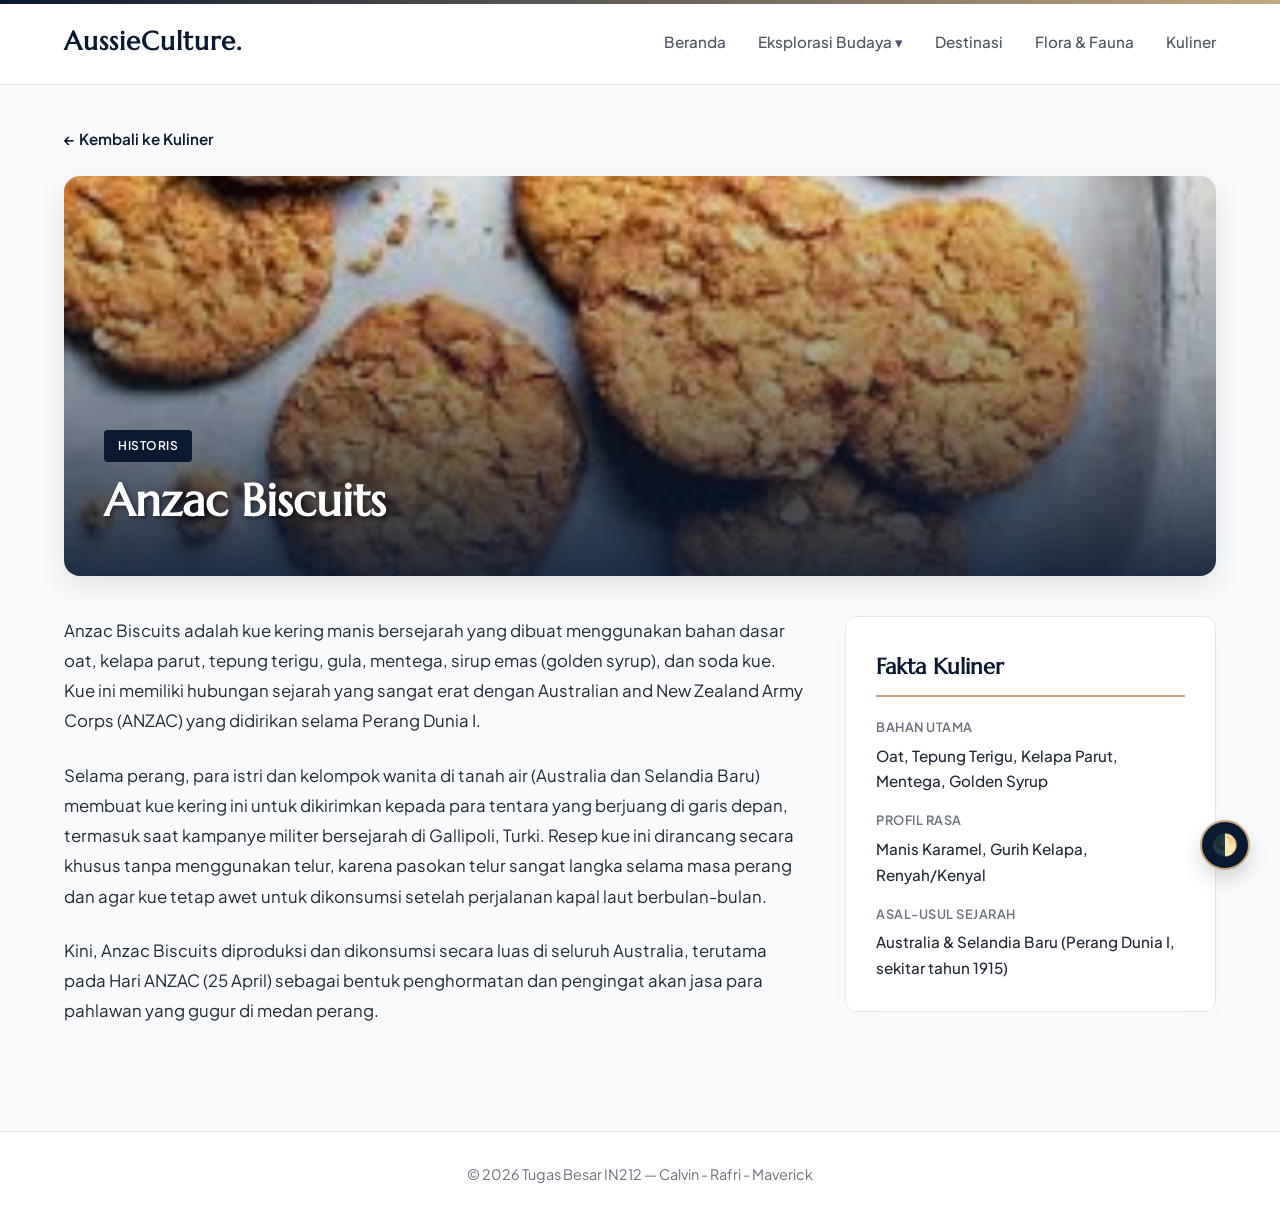
==== commit 872ba9f1: "update_tampilan_hp&footer" ====
--- a/anzac.html
+++ b/anzac.html
@@ -85,7 +85,7 @@
 
     <footer class="footer">
         <div class="footer-container container">
-            <p>© 2026 Tugas Besar IN212 — Kelompok Web Dasar</p>
+            <p>© 2026 Tugas Besar IN212 — Calvin - Rafri - Maverick</p>
         </div>
     </footer>
 
--- a/style.css
+++ b/style.css
@@ -175,11 +175,30 @@
 }
 
 /* --- FITUR: Grid Layout & Cards --- */
-.sejarah-grid, .kuliner-grid {
-    display: grid;
-    grid-template-columns: 1fr; /* Konsep Mobile First */
-    gap: 40px;
-    margin-bottom: 80px;
+@media (max-width: 768px) {
+    /* 1. Mengubah pembungkus kartu sejarah/konten agar turun ke bawah */
+    .timeline, .sejara-grid, .kuliner-grid, main.container, .container { 
+        display: flex !important;
+        flex-direction: column !important; /* Memaksa elemen menyusun satu-satu ke bawah */
+        gap: 20px !important;              /* Memberi jarak vertikal antar kartu */
+        padding: 0 15px !important;        /* Memberi jarak aman dari tepi layar HP */
+    }
+
+    /* 2. Mengatur agar lebar setiap kartu menjadi penuh satu layar HP */
+    .sejarah-card, .card-link, .destinasi-card, .kuliner-card {
+        width: 100% !important;            /* Kartu memenuhi lebar layar HP */
+        max-width: 100% !important;
+        flex: 0 0 100% !important;
+        margin-bottom: 10px;
+    }
+    
+    /* 3. Menyesuaikan ukuran font spanduk utama agar tidak kebesaran di HP */
+    .text-effect {
+        font-size: 2rem !important;        /* Mengecilkan ukuran judul jumbotron di HP */
+    }
+    .hero-carousel, .destinasi-carousel-hero, .flora-banner-box {
+        height: 300px !important;          /* Menurunkan tinggi banner agar proporsional di HP */
+    }
 }
 
 .card-link {
@@ -1229,6 +1248,130 @@
     color: #6B7280;
 }
 
+/* ============ MASUKKAN INI KE STYLE.CSS UNTUK MENGGANTI CSS BRELOOM LAMA ============ */
+
+/* Jalur jalan mengunci di dalam kotak card-body */
+#breloom-walking-area, #koala-walking-area, #wombat-walking-area {
+    position: absolute;
+    bottom: 35px; /* Mengatur tinggi posisi jalan di atas tombol detail */
+    left: 0;
+    width: 100%; /* Lebarnya otomatis selebar kotak kartu */
+    height: 40px; /* Disesuaikan agar pas dengan ukuran teks */
+    pointer-events: none; /* Biar kartu tetap bisa diklik bebas oleh user */
+    z-index: 2;
+    overflow: hidden; /* Memotong gambar saat keluar dari batas kartu */
+}
+
+/* Base style untuk setiap Breloom */
+.walking-breloom {
+    position: absolute;
+    bottom: 0;
+    width: 35px; /* Diperkecil menjadi 35px agar pas masuk ke dalam kartu */
+    height: 35px;
+    left: -40px; /* Mulai dari luar kotak sebelah kiri */
+    z-index: 20; /* DIUBAH: Naikkan angka agar prioritas lapisan berada di atas text & link kartu */
+    pointer-events: auto;
+}
+
+.walking-breloom img {
+    width: 100%;
+    height: 100%;
+    transform: scaleX(-1); /* Membalik gambar agar menghadap ke kanan maju */
+}
+
+/* Efek Glow khusus untuk Breloom Shiny */
+.walking-breloom.is-shiny img {
+    filter: drop-shadow(0 0 5px rgba(255, 205, 0, 0.8)) brightness(1.1);
+}
+
+/* GABUNGAN ANIMASI: Berjalan Menyeberang Kotak + Melompat Kecil */
+.animate-walk {
+    animation: breloomWalksInside 6s linear forwards, breloomHopsInside 0.5s infinite ease-in-out;
+}
+
+/* Animasi Berjalan dari Kiri ke Kanan Kotak Kartu */
+@keyframes breloomWalksInside {
+    0% { left: -40px; }
+    100% { left: 100%; } /* Hilang tepat saat melewati batas kanan kotak kartu */
+}
+
+/* Animasi Melompat Kecil di dalam kotak */
+@keyframes breloomHopsInside {
+    0%, 100% { transform: translateY(0); }
+    50% { transform: translateY(-6px); } /* Lompat pendek agar rapi */
+}
+
+/* Animasi Mengunci Klik setelah ditangkap */
+.caught-ball {
+    pointer-events: none; /* Biar ga bisa diklik berkali-kali */
+    animation: pokeballShake 0.5s ease-in-out 3; /* Bergoyang 3 kali */
+}
+
+/* Animasi Goyang Pokeball (Shake) */
+@keyframes pokeballShake {
+    0%, 100% { transform: rotate(0deg); }
+    20% { transform: rotate(-15deg); }
+    40% { transform: rotate(15deg); }
+    60% { transform: rotate(-10deg); }
+    80% { transform: rotate(10deg); }
+}
+
+/* Kotak Notifikasi Toast Sukses Tangkap */
+.pokemon-toast {
+    position: fixed;
+    top: 20px;
+    right: -300px; 
+    background: linear-gradient(135deg, #111111, #222222);
+    color: #ffffff;
+    padding: 12px 20px;
+    border-radius: 8px;
+    border-left: 4px solid #FFCD00; /* Warna emas khas Australia */
+    box-shadow: 0 4px 15px rgba(0,0,0,0.3);
+    font-family: 'Plus Jakarta Sans', sans-serif;
+    font-size: 0.9rem;
+    z-index: 9999;
+    display: flex;
+    align-items: center;
+    gap: 10px;
+    transition: right 0.5s cubic-bezier(0.175, 0.885, 0.32, 1.275), opacity 0.5s;
+}
+
+/* Ikon Pokeball kecil di dalam Notifikasi */
+.pokemon-toast img {
+    width: 20px;
+    height: 20px;
+}
+
+/* Kelas untuk memunculkan Notifikasi */
+.pokemon-toast.show {
+    right: 20px;
+}
+
+body, 
+nav, 
+.sejarah-card, 
+.card-body, 
+h2, 
+h3, 
+p, 
+a {
+    transition: background-color 0.5s ease, color 0.5s ease, border-color 0.5s ease;
+}
+
+#dark-mode-toggle {
+    display: flex;
+    align-items: center;
+    justify-content: center;
+    transition: transform 0.5s cubic-bezier(0.4, 0, 0.2, 1);
+    cursor: pointer;
+    outline: none;
+}
+
+/* Efek putar 180 derajat saat class ini aktif */
+#dark-mode-toggle.rotate-active {
+    transform: rotate(180deg);
+}
+
 @media (max-width: 640px) {
     .artefak-item {
         flex-direction: column;
@@ -1238,4 +1381,4 @@
     .artefak-koleksi-tag {
         align-self: flex-end;
     }
-}
+}
